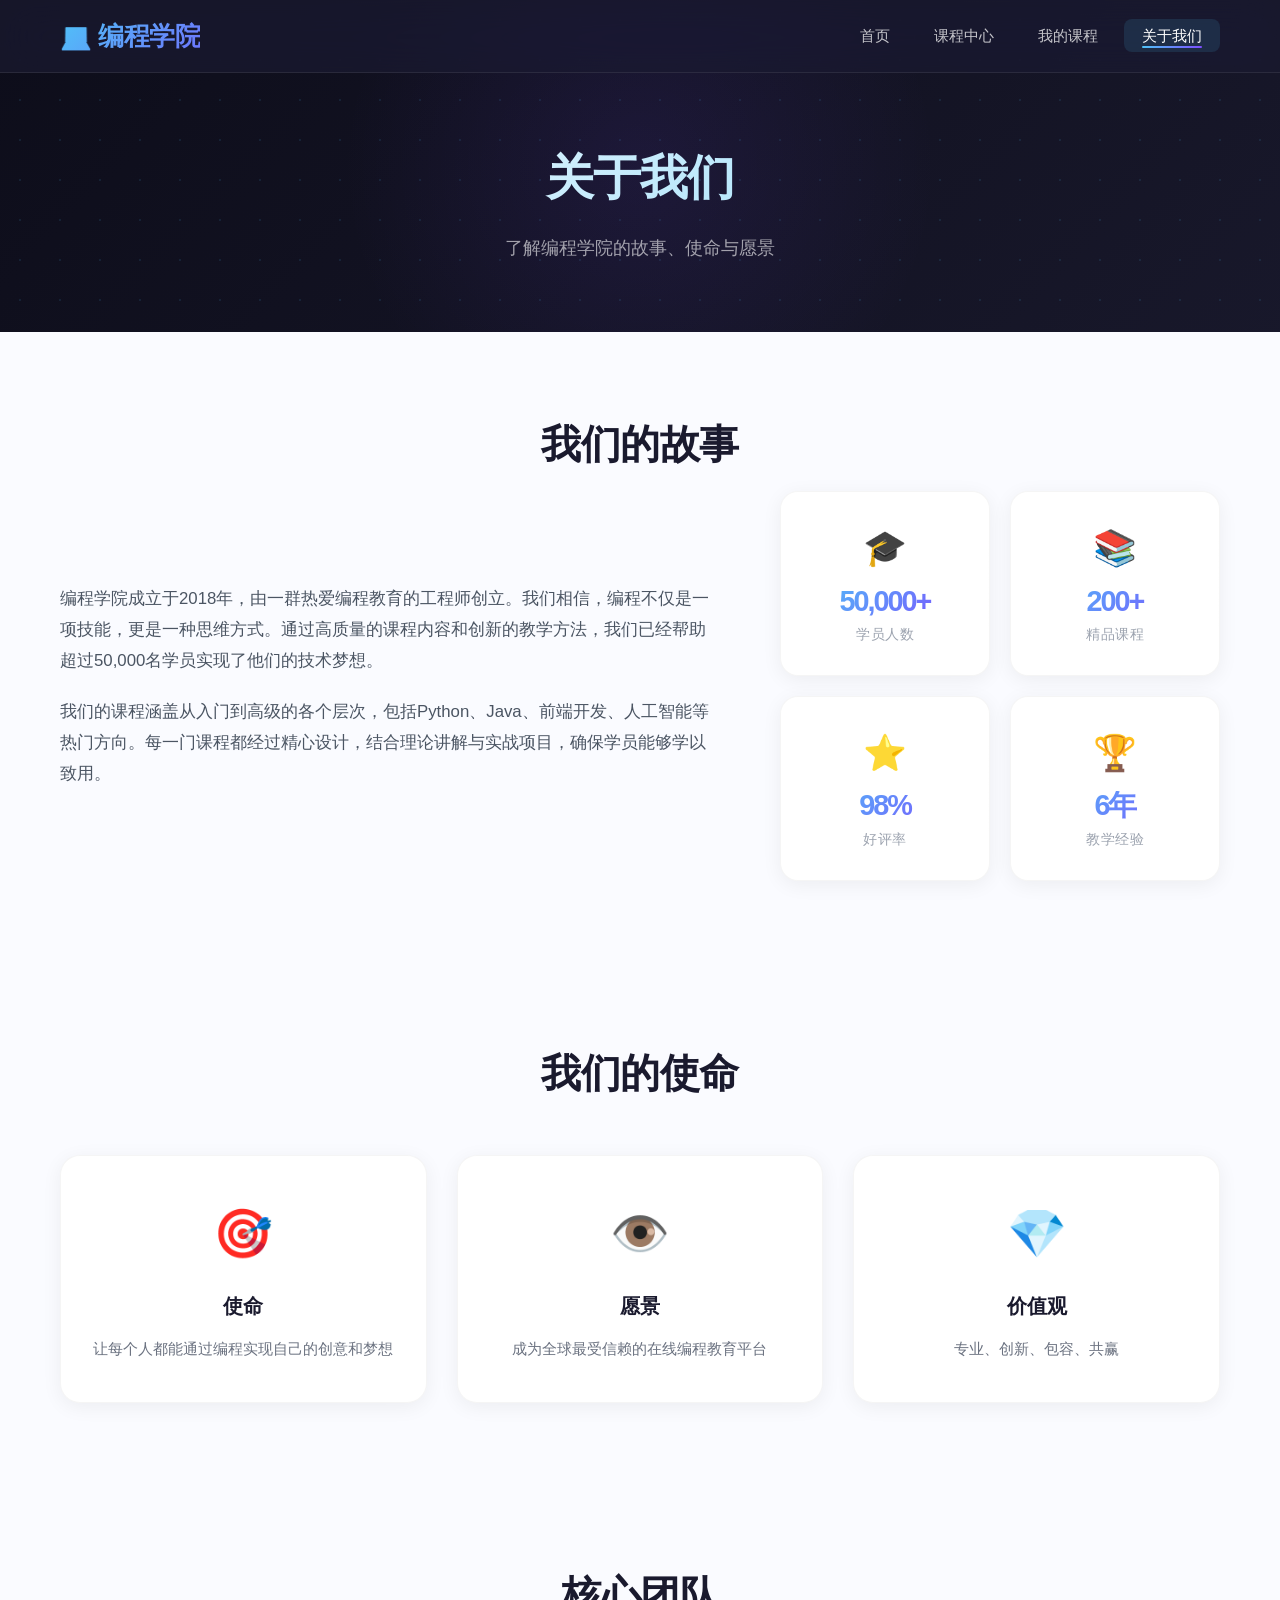
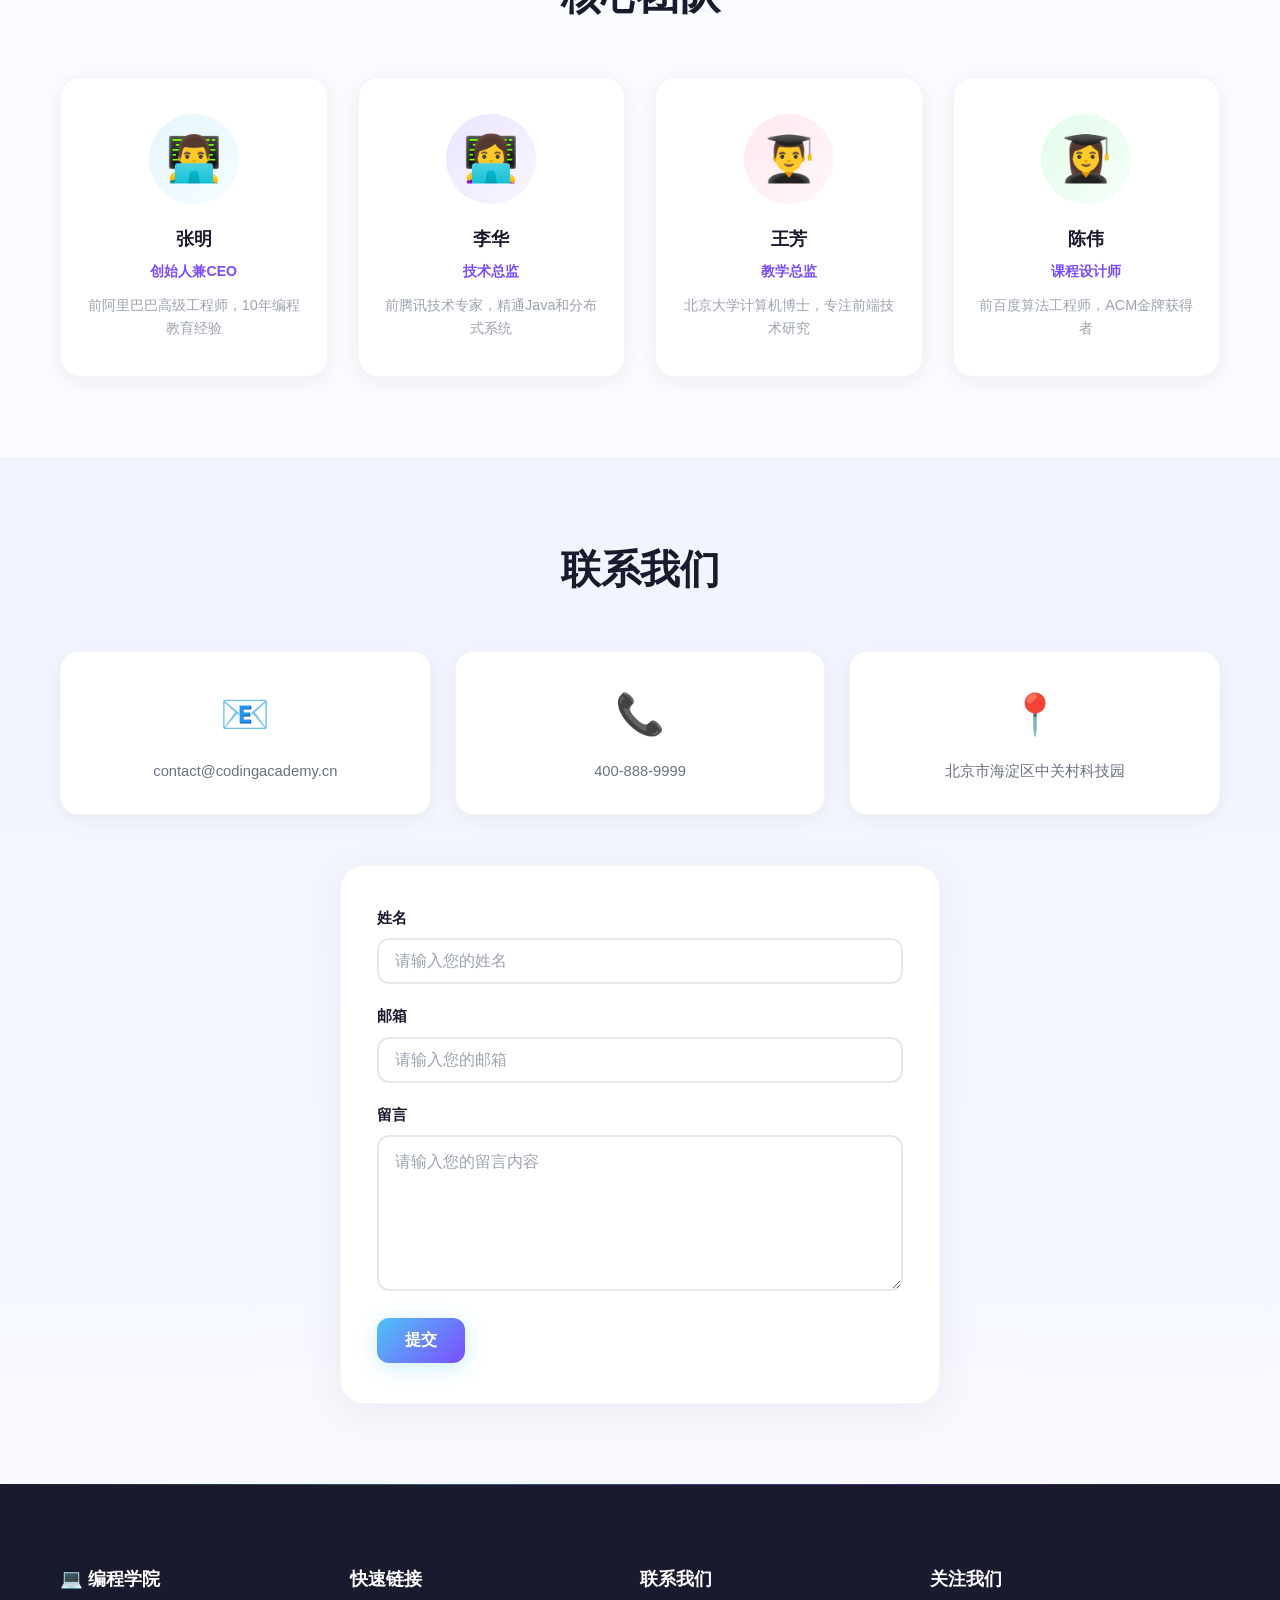
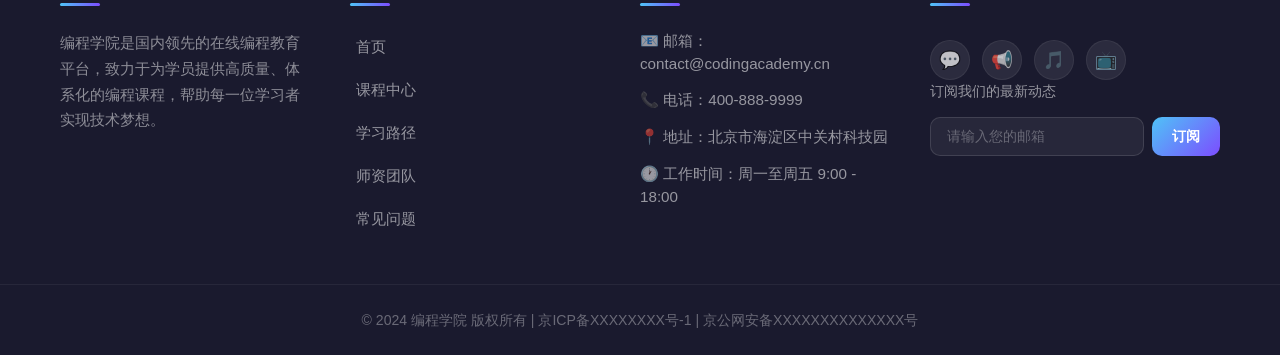
==== about.html @ 3097e920 "main commit" ====
<!doctype html>
<html lang="zh-CN">
    <head>
        <meta charset="UTF-8" />
        <meta name="viewport" content="width=device-width, initial-scale=1.0" />
        <title>关于我们 - 编程学院</title>
        <link rel="stylesheet" href="styles.css" />
    </head>
    <body>
        <!-- 导航栏 -->
        <nav class="navbar">
            <div class="container nav-container">
                <a href="index.html" class="logo">💻 编程学院</a>
                <ul class="nav-links">
                    <li><a href="index.html" class="nav-link">首页</a></li>
                    <li>
                        <a href="courses.html" class="nav-link">课程中心</a>
                    </li>
                    <li>
                        <a href="dashboard.html" class="nav-link">我的课程</a>
                    </li>
                    <li>
                        <a href="about.html" class="nav-link active"
                            >关于我们</a
                        >
                    </li>
                </ul>
                <button class="mobile-menu-btn" aria-label="打开菜单">
                    <span></span>
                    <span></span>
                    <span></span>
                </button>
            </div>
        </nav>

        <!-- 页面头部 -->
        <section class="page-header">
            <div class="container">
                <h1>关于我们</h1>
                <p>了解编程学院的故事、使命与愿景</p>
            </div>
        </section>

        <!-- 我们的故事 -->
        <section class="about-section">
            <div class="container">
                <h2 class="section-title">我们的故事</h2>
                <div class="about-grid">
                    <div class="about-text">
                        <p>
                            编程学院成立于2018年，由一群热爱编程教育的工程师创立。我们相信，编程不仅是一项技能，更是一种思维方式。通过高质量的课程内容和创新的教学方法，我们已经帮助超过50,000名学员实现了他们的技术梦想。
                        </p>
                        <p>
                            我们的课程涵盖从入门到高级的各个层次，包括Python、Java、前端开发、人工智能等热门方向。每一门课程都经过精心设计，结合理论讲解与实战项目，确保学员能够学以致用。
                        </p>
                    </div>
                    <div class="about-stats-decorative">
                        <div class="stat-item">
                            <span class="stat-emoji">🎓</span>
                            <span class="stat-number">50,000+</span>
                            <span class="stat-label">学员人数</span>
                        </div>
                        <div class="stat-item">
                            <span class="stat-emoji">📚</span>
                            <span class="stat-number">200+</span>
                            <span class="stat-label">精品课程</span>
                        </div>
                        <div class="stat-item">
                            <span class="stat-emoji">⭐</span>
                            <span class="stat-number">98%</span>
                            <span class="stat-label">好评率</span>
                        </div>
                        <div class="stat-item">
                            <span class="stat-emoji">🏆</span>
                            <span class="stat-number">6年</span>
                            <span class="stat-label">教学经验</span>
                        </div>
                    </div>
                </div>
            </div>
        </section>

        <!-- 使命、愿景、价值观 -->
        <section class="about-section">
            <div class="container">
                <h2 class="section-title">我们的使命</h2>
                <div class="mission-grid">
                    <div class="mission-card">
                        <span class="mission-icon">🎯</span>
                        <h3>使命</h3>
                        <p>让每个人都能通过编程实现自己的创意和梦想</p>
                    </div>
                    <div class="mission-card">
                        <span class="mission-icon">👁️</span>
                        <h3>愿景</h3>
                        <p>成为全球最受信赖的在线编程教育平台</p>
                    </div>
                    <div class="mission-card">
                        <span class="mission-icon">💎</span>
                        <h3>价值观</h3>
                        <p>专业、创新、包容、共赢</p>
                    </div>
                </div>
            </div>
        </section>

        <!-- 核心团队 -->
        <section class="about-section">
            <div class="container">
                <h2 class="section-title">核心团队</h2>
                <div class="team-grid">
                    <div class="team-card">
                        <div class="team-avatar">
                            <span>👨‍💻</span>
                        </div>
                        <h3 class="team-name">张明</h3>
                        <p class="team-title">创始人兼CEO</p>
                        <p class="team-bio">
                            前阿里巴巴高级工程师，10年编程教育经验
                        </p>
                    </div>
                    <div class="team-card">
                        <div class="team-avatar">
                            <span>👩‍💻</span>
                        </div>
                        <h3 class="team-name">李华</h3>
                        <p class="team-title">技术总监</p>
                        <p class="team-bio">
                            前腾讯技术专家，精通Java和分布式系统
                        </p>
                    </div>
                    <div class="team-card">
                        <div class="team-avatar">
                            <span>👨‍🎓</span>
                        </div>
                        <h3 class="team-name">王芳</h3>
                        <p class="team-title">教学总监</p>
                        <p class="team-bio">
                            北京大学计算机博士，专注前端技术研究
                        </p>
                    </div>
                    <div class="team-card">
                        <div class="team-avatar">
                            <span>👩‍🎓</span>
                        </div>
                        <h3 class="team-name">陈伟</h3>
                        <p class="team-title">课程设计师</p>
                        <p class="team-bio">前百度算法工程师，ACM金牌获得者</p>
                    </div>
                </div>
            </div>
        </section>

        <!-- 联系我们 -->
        <section class="contact-section">
            <div class="container">
                <h2 class="section-title">联系我们</h2>
                <div class="contact-info-grid">
                    <div class="contact-info-card">
                        <span class="contact-icon">📧</span>
                        <p>contact@codingacademy.cn</p>
                    </div>
                    <div class="contact-info-card">
                        <span class="contact-icon">📞</span>
                        <p>400-888-9999</p>
                    </div>
                    <div class="contact-info-card">
                        <span class="contact-icon">📍</span>
                        <p>北京市海淀区中关村科技园</p>
                    </div>
                </div>
                <form class="contact-form">
                    <div class="form-group">
                        <label for="contact-name">姓名</label>
                        <input
                            type="text"
                            id="contact-name"
                            name="name"
                            placeholder="请输入您的姓名"
                            required
                        />
                    </div>
                    <div class="form-group">
                        <label for="contact-email">邮箱</label>
                        <input
                            type="email"
                            id="contact-email"
                            name="email"
                            placeholder="请输入您的邮箱"
                            required
                        />
                    </div>
                    <div class="form-group">
                        <label for="contact-message">留言</label>
                        <textarea
                            id="contact-message"
                            name="message"
                            rows="5"
                            placeholder="请输入您的留言内容"
                            required
                        ></textarea>
                    </div>
                    <button type="submit" class="btn btn-primary">提交</button>
                </form>
            </div>
        </section>

        <!-- 页脚 -->
        <footer class="footer">
            <div class="container footer-grid">
                <div class="footer-col">
                    <h4 class="footer-heading">💻 编程学院</h4>
                    <p class="footer-about">
                        编程学院是国内领先的在线编程教育平台，致力于为学员提供高质量、体系化的编程课程，帮助每一位学习者实现技术梦想。
                    </p>
                </div>

                <div class="footer-col">
                    <h4 class="footer-heading">快速链接</h4>
                    <ul class="footer-links">
                        <li><a href="index.html">首页</a></li>
                        <li><a href="courses.html">课程中心</a></li>
                        <li><a href="#">学习路径</a></li>
                        <li><a href="#">师资团队</a></li>
                        <li><a href="#">常见问题</a></li>
                    </ul>
                </div>

                <div class="footer-col">
                    <h4 class="footer-heading">联系我们</h4>
                    <ul class="footer-contact">
                        <li>📧 邮箱：contact@codingacademy.cn</li>
                        <li>📞 电话：400-888-9999</li>
                        <li>📍 地址：北京市海淀区中关村科技园</li>
                        <li>🕐 工作时间：周一至周五 9:00 - 18:00</li>
                    </ul>
                </div>

                <div class="footer-col">
                    <h4 class="footer-heading">关注我们</h4>
                    <div class="social-links">
                        <a href="#" class="social-link" title="微信">💬</a>
                        <a href="#" class="social-link" title="微博">📢</a>
                        <a href="#" class="social-link" title="抖音">🎵</a>
                        <a href="#" class="social-link" title="哔哩哔哩">📺</a>
                    </div>
                    <p class="footer-newsletter-label">订阅我们的最新动态</p>
                    <div class="newsletter-form">
                        <input
                            type="email"
                            placeholder="请输入您的邮箱"
                            class="newsletter-input"
                        />
                        <button class="btn btn-subscribe">订阅</button>
                    </div>
                </div>
            </div>
            <div class="footer-bottom">
                <div class="container">
                    <p>
                        © 2024 编程学院 版权所有 | 京ICP备XXXXXXXX号-1 |
                        京公网安备XXXXXXXXXXXXXX号
                    </p>
                </div>
            </div>
        </footer>

        <script src="app.js"></script>
    </body>
</html>
---- styles.css ----
/* ============================================
   Chinese Programming Course Enrollment Website
   Modern CSS with Animations & Effects
   ============================================ */

/* === Base Reset & Global Styles === */
*,
*::before,
*::after {
    margin: 0;
    padding: 0;
    box-sizing: border-box;
}

html {
    scroll-behavior: smooth;
    font-size: 16px;
}

body {
    font-family:
        "PingFang SC", "Microsoft YaHei", "Helvetica Neue", Arial, sans-serif;
    color: #2d2d3a;
    background: #fafbff;
    line-height: 1.6;
    overflow-x: hidden;
    -webkit-font-smoothing: antialiased;
    -moz-osx-font-smoothing: grayscale;
}

a {
    text-decoration: none;
    color: inherit;
}

ul {
    list-style: none;
}

img {
    max-width: 100%;
    display: block;
}

/* === Custom Scrollbar === */
::-webkit-scrollbar {
    width: 10px;
}

::-webkit-scrollbar-track {
    background: #1a1a2e;
}

::-webkit-scrollbar-thumb {
    background: linear-gradient(180deg, #4fc3f7, #7c4dff);
    border-radius: 10px;
    border: 2px solid #1a1a2e;
}

::-webkit-scrollbar-thumb:hover {
    background: linear-gradient(180deg, #81d4fa, #9c6fff);
}

/* === Selection Color === */
::selection {
    background: rgba(124, 77, 255, 0.3);
    color: #1a1a2e;
}

::-moz-selection {
    background: rgba(124, 77, 255, 0.3);
    color: #1a1a2e;
}

/* === Keyframe Animations === */
@keyframes float {
    0%,
    100% {
        transform: translateY(0) rotate(0deg);
        opacity: 0.6;
    }
    25% {
        transform: translateY(-30px) rotate(5deg);
        opacity: 0.8;
    }
    50% {
        transform: translateY(-15px) rotate(-3deg);
        opacity: 0.5;
    }
    75% {
        transform: translateY(-40px) rotate(8deg);
        opacity: 0.7;
    }
}

@keyframes float2 {
    0%,
    100% {
        transform: translate(0, 0) scale(1);
    }
    33% {
        transform: translate(30px, -30px) scale(1.05);
    }
    66% {
        transform: translate(-20px, -50px) scale(0.95);
    }
}

@keyframes float3 {
    0%,
    100% {
        transform: translate(0, 0) rotate(0deg);
    }
    50% {
        transform: translate(-40px, -20px) rotate(180deg);
    }
}

@keyframes fadeInUp {
    from {
        opacity: 0;
        transform: translateY(40px);
    }
    to {
        opacity: 1;
        transform: translateY(0);
    }
}

@keyframes pulse {
    0%,
    100% {
        box-shadow: 0 0 0 0 rgba(79, 195, 247, 0.4);
    }
    50% {
        box-shadow: 0 0 0 15px rgba(79, 195, 247, 0);
    }
}

@keyframes gradientShift {
    0% {
        background-position: 0% 50%;
    }
    50% {
        background-position: 100% 50%;
    }
    100% {
        background-position: 0% 50%;
    }
}

@keyframes slideDown {
    from {
        transform: translateY(-100%);
        opacity: 0;
    }
    to {
        transform: translateY(0);
        opacity: 1;
    }
}

@keyframes textGradient {
    0% {
        background-position: 0% 50%;
    }
    50% {
        background-position: 100% 50%;
    }
    100% {
        background-position: 0% 50%;
    }
}

@keyframes scaleIn {
    from {
        opacity: 0;
        transform: scale(0.9);
    }
    to {
        opacity: 1;
        transform: scale(1);
    }
}

@keyframes shimmer {
    0% {
        background-position: -200% center;
    }
    100% {
        background-position: 200% center;
    }
}

@keyframes borderGlow {
    0%,
    100% {
        border-top-color: #4fc3f7;
    }
    33% {
        border-top-color: #7c4dff;
    }
    66% {
        border-top-color: #ff6b6b;
    }
}

@keyframes countUp {
    from {
        opacity: 0;
        transform: scale(0.5);
    }
    to {
        opacity: 1;
        transform: scale(1);
    }
}

@keyframes dotPulse {
    0%,
    100% {
        opacity: 0.15;
    }
    50% {
        opacity: 0.3;
    }
}

/* === Layout === */
.container {
    max-width: 1200px;
    margin: 0 auto;
    padding: 0 20px;
}

.section {
    padding: 100px 0;
}

.section-title {
    text-align: center;
    font-size: 2.5rem;
    font-weight: 800;
    margin-bottom: 15px;
    color: #1a1a2e;
    letter-spacing: -0.5px;
}

.section-subtitle {
    text-align: center;
    color: #6b7280;
    font-size: 1.15rem;
    margin-bottom: 60px;
    max-width: 600px;
    margin-left: auto;
    margin-right: auto;
}

/* === Navbar === */
.navbar {
    position: fixed;
    top: 0;
    left: 0;
    right: 0;
    z-index: 1000;
    background: rgba(26, 26, 46, 0.75);
    backdrop-filter: blur(20px) saturate(180%);
    -webkit-backdrop-filter: blur(20px) saturate(180%);
    border-bottom: 1px solid rgba(255, 255, 255, 0.08);
    padding: 0 20px;
    transition: all 0.4s cubic-bezier(0.4, 0, 0.2, 1);
    animation: slideDown 0.6s ease-out;
}

.navbar.scrolled {
    background: rgba(26, 26, 46, 0.92);
    box-shadow: 0 8px 32px rgba(0, 0, 0, 0.3);
}

.nav-container {
    max-width: 1200px;
    margin: 0 auto;
    display: flex;
    justify-content: space-between;
    align-items: center;
    height: 72px;
}

.logo {
    font-size: 1.6rem;
    font-weight: 800;
    color: #ffffff;
    text-decoration: none;
    background: linear-gradient(135deg, #4fc3f7, #7c4dff, #ff6b9d);
    background-size: 300% 300%;
    -webkit-background-clip: text;
    -webkit-text-fill-color: transparent;
    background-clip: text;
    animation: textGradient 4s ease infinite;
    letter-spacing: -0.5px;
    transition: transform 0.3s ease;
}

.logo:hover {
    transform: scale(1.05);
}

.nav-links {
    display: flex;
    align-items: center;
    gap: 8px;
}

.nav-link {
    color: rgba(255, 255, 255, 0.75);
    text-decoration: none;
    padding: 8px 18px;
    border-radius: 8px;
    font-size: 0.95rem;
    font-weight: 500;
    position: relative;
    transition: all 0.3s ease;
    overflow: hidden;
}

.nav-link::after {
    content: "";
    position: absolute;
    bottom: 4px;
    left: 18px;
    right: 18px;
    height: 2px;
    background: linear-gradient(90deg, #4fc3f7, #7c4dff);
    border-radius: 2px;
    transform: scaleX(0);
    transform-origin: center;
    transition: transform 0.3s cubic-bezier(0.4, 0, 0.2, 1);
}

.nav-link:hover {
    color: #ffffff;
    background: rgba(255, 255, 255, 0.06);
}

.nav-link:hover::after {
    transform: scaleX(1);
}

.nav-link.active {
    color: #ffffff;
    background: rgba(79, 195, 247, 0.12);
}

.nav-link.active::after {
    transform: scaleX(1);
    background: linear-gradient(90deg, #4fc3f7, #7c4dff);
}

.mobile-menu-btn {
    display: none;
    flex-direction: column;
    justify-content: center;
    gap: 5px;
    width: 36px;
    height: 36px;
    background: none;
    border: none;
    cursor: pointer;
    padding: 6px;
    border-radius: 8px;
    transition: background 0.3s ease;
}

.mobile-menu-btn:hover {
    background: rgba(255, 255, 255, 0.1);
}

.mobile-menu-btn span {
    display: block;
    width: 100%;
    height: 2px;
    background: #ffffff;
    border-radius: 2px;
    transition: all 0.3s ease;
}

/* === Hero Section === */
.hero {
    min-height: 100vh;
    display: flex;
    align-items: center;
    justify-content: center;
    position: relative;
    overflow: hidden;
    background: linear-gradient(
        135deg,
        #0d0d1a 0%,
        #1a1a2e 25%,
        #16213e 50%,
        #1a1a3e 75%,
        #0d0d1a 100%
    );
    background-size: 400% 400%;
    animation: gradientShift 15s ease infinite;
}

/* Dot/grid pattern background */
.hero::before {
    content: "";
    position: absolute;
    top: 0;
    left: 0;
    right: 0;
    bottom: 0;
    background-image: radial-gradient(
        circle,
        rgba(79, 195, 247, 0.12) 1px,
        transparent 1px
    );
    background-size: 40px 40px;
    animation: dotPulse 6s ease-in-out infinite;
    z-index: 1;
}

/* Floating particles / shapes */
.hero::after {
    content: "";
    position: absolute;
    top: 10%;
    left: 5%;
    width: 400px;
    height: 400px;
    background: radial-gradient(
        circle,
        rgba(124, 77, 255, 0.15) 0%,
        transparent 70%
    );
    border-radius: 50%;
    animation: float2 12s ease-in-out infinite;
    z-index: 1;
}

.hero .hero-particles {
    position: absolute;
    top: 0;
    left: 0;
    right: 0;
    bottom: 0;
    z-index: 1;
    overflow: hidden;
}

.hero .hero-particle {
    position: absolute;
    border-radius: 50%;
    opacity: 0;
    animation: float 8s ease-in-out infinite;
}

.hero .hero-particle:nth-child(1) {
    width: 6px;
    height: 6px;
    background: #4fc3f7;
    top: 20%;
    left: 15%;
    animation-duration: 7s;
    animation-delay: 0s;
    opacity: 0.6;
}

.hero .hero-particle:nth-child(2) {
    width: 8px;
    height: 8px;
    background: #7c4dff;
    top: 60%;
    left: 80%;
    animation-duration: 9s;
    animation-delay: 1s;
    opacity: 0.5;
}

.hero .hero-particle:nth-child(3) {
    width: 4px;
    height: 4px;
    background: #ff6b9d;
    top: 40%;
    left: 60%;
    animation-duration: 6s;
    animation-delay: 2s;
    opacity: 0.7;
}

.hero .hero-particle:nth-child(4) {
    width: 10px;
    height: 10px;
    background: rgba(79, 195, 247, 0.4);
    top: 80%;
    left: 25%;
    animation-duration: 11s;
    animation-delay: 0.5s;
    opacity: 0.4;
}

.hero .hero-particle:nth-child(5) {
    width: 5px;
    height: 5px;
    background: rgba(124, 77, 255, 0.5);
    top: 15%;
    left: 70%;
    animation-duration: 8s;
    animation-delay: 3s;
    opacity: 0.6;
}

/* Additional floating decorative shapes via pseudo-elements on hero-content */
.hero-content {
    position: relative;
    z-index: 10;
    text-align: center;
    color: #ffffff;
    max-width: 800px;
    padding: 0 20px;
    animation: fadeInUp 1s ease-out 0.3s both;
}

.hero-content::before {
    content: "{ }";
    position: absolute;
    top: -80px;
    right: -120px;
    font-size: 6rem;
    font-weight: 800;
    color: rgba(79, 195, 247, 0.06);
    animation: float3 10s ease-in-out infinite;
    pointer-events: none;
    z-index: -1;
}

.hero-content::after {
    content: "</ >";
    position: absolute;
    bottom: -60px;
    left: -100px;
    font-size: 5rem;
    font-weight: 800;
    color: rgba(124, 77, 255, 0.06);
    animation: float2 12s ease-in-out infinite reverse;
    pointer-events: none;
    z-index: -1;
}

.hero-title {
    font-size: 4rem;
    font-weight: 900;
    line-height: 1.15;
    margin-bottom: 24px;
    letter-spacing: -1.5px;
    background: linear-gradient(
        135deg,
        #ffffff 0%,
        #4fc3f7 30%,
        #7c4dff 60%,
        #ff6b9d 100%
    );
    background-size: 300% 300%;
    -webkit-background-clip: text;
    -webkit-text-fill-color: transparent;
    background-clip: text;
    animation: textGradient 6s ease infinite;
}

.hero-subtitle {
    font-size: 1.3rem;
    color: rgba(255, 255, 255, 0.65);
    margin-bottom: 40px;
    line-height: 1.7;
    font-weight: 400;
    max-width: 600px;
    margin-left: auto;
    margin-right: auto;
}

/* === Buttons === */
.btn {
    display: inline-flex;
    align-items: center;
    justify-content: center;
    gap: 8px;
    padding: 12px 28px;
    border: none;
    border-radius: 12px;
    font-size: 1rem;
    font-weight: 600;
    font-family: inherit;
    cursor: pointer;
    transition: all 0.3s cubic-bezier(0.4, 0, 0.2, 1);
    text-decoration: none;
    position: relative;
    overflow: hidden;
}

.btn::before {
    content: "";
    position: absolute;
    top: 0;
    left: -100%;
    width: 100%;
    height: 100%;
    background: linear-gradient(
        90deg,
        transparent,
        rgba(255, 255, 255, 0.15),
        transparent
    );
    transition: left 0.5s ease;
}

.btn:hover::before {
    left: 100%;
}

.btn-primary {
    background: linear-gradient(135deg, #4fc3f7, #7c4dff);
    color: #ffffff;
    box-shadow: 0 4px 20px rgba(79, 195, 247, 0.3);
}

.btn-primary:hover {
    transform: translateY(-2px) scale(1.03);
    box-shadow:
        0 8px 40px rgba(79, 195, 247, 0.45),
        0 0 60px rgba(124, 77, 255, 0.2);
}

.btn-primary:active {
    transform: translateY(0) scale(0.98);
}

.btn-lg {
    padding: 16px 40px;
    font-size: 1.15rem;
    border-radius: 14px;
    animation: pulse 3s infinite;
}

.btn-lg:hover {
    animation: none;
    transform: translateY(-3px) scale(1.05);
    box-shadow:
        0 12px 50px rgba(79, 195, 247, 0.5),
        0 0 80px rgba(124, 77, 255, 0.25);
}

/* === Course Section === */
.courses-section {
    background: linear-gradient(180deg, #f0f4ff 0%, #f8f9ff 50%, #f0f4ff 100%);
    position: relative;
}

.courses-section::before {
    content: "";
    position: absolute;
    top: 0;
    left: 0;
    right: 0;
    height: 1px;
    background: linear-gradient(
        90deg,
        transparent,
        rgba(79, 195, 247, 0.3),
        rgba(124, 77, 255, 0.3),
        transparent
    );
}

.courses-grid {
    display: grid;
    grid-template-columns: repeat(3, 1fr);
    gap: 30px;
}

.course-card {
    background: #ffffff;
    border-radius: 20px;
    overflow: hidden;
    box-shadow:
        0 4px 20px rgba(0, 0, 0, 0.06),
        0 1px 3px rgba(0, 0, 0, 0.04);
    transition: all 0.4s cubic-bezier(0.4, 0, 0.2, 1);
    border: 1px solid rgba(0, 0, 0, 0.04);
    position: relative;
}

.course-card::before {
    content: "";
    position: absolute;
    top: 0;
    left: 0;
    right: 0;
    height: 3px;
    background: linear-gradient(90deg, #4fc3f7, #7c4dff);
    opacity: 0;
    transition: opacity 0.4s ease;
}

.course-card:hover {
    transform: translateY(-10px) scale(1.02);
    box-shadow:
        0 20px 60px rgba(0, 0, 0, 0.12),
        0 8px 24px rgba(79, 195, 247, 0.08);
}

.course-card:hover::before {
    opacity: 1;
}

/* Staggered animation delays for cards */
.course-card.animate {
    animation: fadeInUp 0.6s ease-out both;
}

.course-card:nth-child(1).animate {
    animation-delay: 0.1s;
}
.course-card:nth-child(2).animate {
    animation-delay: 0.2s;
}
.course-card:nth-child(3).animate {
    animation-delay: 0.3s;
}
.course-card:nth-child(4).animate {
    animation-delay: 0.4s;
}
.course-card:nth-child(5).animate {
    animation-delay: 0.5s;
}
.course-card:nth-child(6).animate {
    animation-delay: 0.6s;
}
.course-card:nth-child(7).animate {
    animation-delay: 0.7s;
}
.course-card:nth-child(8).animate {
    animation-delay: 0.8s;
}
.course-card:nth-child(9).animate {
    animation-delay: 0.9s;
}

.card-header {
    height: 150px;
    display: flex;
    align-items: center;
    justify-content: center;
    position: relative;
    background: linear-gradient(135deg, #f0f4ff 0%, #e8ecff 100%);
    overflow: hidden;
}

.card-header::before {
    content: "";
    position: absolute;
    width: 200px;
    height: 200px;
    background: radial-gradient(
        circle,
        rgba(79, 195, 247, 0.08) 0%,
        transparent 70%
    );
    border-radius: 50%;
    top: -50px;
    right: -50px;
}

.card-header::after {
    content: "";
    position: absolute;
    width: 150px;
    height: 150px;
    background: radial-gradient(
        circle,
        rgba(124, 77, 255, 0.06) 0%,
        transparent 70%
    );
    border-radius: 50%;
    bottom: -40px;
    left: -30px;
}

.course-icon {
    font-size: 60px;
    position: relative;
    z-index: 2;
    filter: drop-shadow(0 4px 8px rgba(0, 0, 0, 0.1));
    transition: transform 0.4s cubic-bezier(0.4, 0, 0.2, 1);
}

.course-card:hover .course-icon {
    transform: scale(1.15) rotate(-5deg);
}

.difficulty-tag {
    position: absolute;
    top: 12px;
    right: 12px;
    padding: 4px 14px;
    border-radius: 20px;
    font-size: 0.75rem;
    font-weight: 700;
    color: #ffffff;
    z-index: 3;
    letter-spacing: 0.5px;
    text-transform: uppercase;
    box-shadow: 0 2px 8px rgba(0, 0, 0, 0.15);
}

.tag-beginner {
    background: linear-gradient(135deg, #43e97b, #38f9d7);
    color: #064e3b;
}

.tag-intermediate {
    background: linear-gradient(135deg, #f6d365, #fda085);
    color: #7c2d12;
}

.tag-advanced {
    background: linear-gradient(135deg, #f093fb, #f5576c);
    color: #ffffff;
}

.card-body {
    padding: 24px;
}

.course-title {
    font-size: 1.15rem;
    font-weight: 700;
    color: #1a1a2e;
    margin-bottom: 8px;
    line-height: 1.4;
    transition: color 0.3s ease;
}

.course-card:hover .course-title {
    color: #7c4dff;
}

.course-instructor {
    color: #9ca3af;
    font-size: 0.9rem;
    margin-bottom: 14px;
    display: flex;
    align-items: center;
    gap: 6px;
}

.course-rating {
    display: flex;
    align-items: center;
    gap: 8px;
    margin-bottom: 8px;
}

.stars {
    color: #fbbf24;
    font-size: 0.95rem;
    letter-spacing: 2px;
}

.rating-number {
    font-size: 0.85rem;
    color: #9ca3af;
    font-weight: 500;
}

.course-enrolled {
    font-size: 0.85rem;
    color: #9ca3af;
    margin-bottom: 0;
}

.card-footer {
    display: flex;
    justify-content: space-between;
    align-items: center;
    padding: 18px 24px;
    border-top: 1px solid rgba(0, 0, 0, 0.05);
    background: rgba(248, 249, 255, 0.5);
}

.course-price {
    font-size: 1.4rem;
    font-weight: 800;
    color: #f43f5e;
    letter-spacing: -0.5px;
}

.course-price .original-price {
    font-size: 0.85rem;
    color: #9ca3af;
    text-decoration: line-through;
    font-weight: 400;
    margin-left: 6px;
}

.btn-enroll {
    display: inline-flex;
    align-items: center;
    gap: 6px;
    padding: 10px 24px;
    background: linear-gradient(135deg, #4fc3f7, #7c4dff);
    color: #ffffff;
    border: none;
    border-radius: 10px;
    font-size: 0.9rem;
    font-weight: 600;
    font-family: inherit;
    cursor: pointer;
    transition: all 0.3s cubic-bezier(0.4, 0, 0.2, 1);
    position: relative;
    overflow: hidden;
}

.btn-enroll::before {
    content: "";
    position: absolute;
    top: 0;
    left: -100%;
    width: 100%;
    height: 100%;
    background: linear-gradient(
        90deg,
        transparent,
        rgba(255, 255, 255, 0.2),
        transparent
    );
    transition: left 0.5s ease;
}

.btn-enroll:hover {
    transform: translateY(-2px);
    box-shadow:
        0 6px 25px rgba(124, 77, 255, 0.4),
        0 0 40px rgba(79, 195, 247, 0.15);
}

.btn-enroll:hover::before {
    left: 100%;
}

.btn-enroll:active {
    transform: translateY(0);
}

/* === Features Section === */
.features-section {
    background: #ffffff;
    position: relative;
}

.features-grid {
    display: grid;
    grid-template-columns: repeat(4, 1fr);
    gap: 28px;
}

.feature-card {
    text-align: center;
    padding: 40px 24px;
    border-radius: 20px;
    background: #ffffff;
    border: 1px solid rgba(0, 0, 0, 0.04);
    transition: all 0.4s cubic-bezier(0.4, 0, 0.2, 1);
    position: relative;
    overflow: hidden;
}

.feature-card::before {
    content: "";
    position: absolute;
    top: 0;
    left: 0;
    right: 0;
    height: 4px;
    background: linear-gradient(90deg, #4fc3f7, #7c4dff);
    transform: scaleX(0);
    transform-origin: left;
    transition: transform 0.4s cubic-bezier(0.4, 0, 0.2, 1);
    border-radius: 4px 4px 0 0;
}

.feature-card::after {
    content: "";
    position: absolute;
    top: 0;
    left: 0;
    right: 0;
    bottom: 0;
    background: linear-gradient(
        135deg,
        rgba(79, 195, 247, 0.03),
        rgba(124, 77, 255, 0.03)
    );
    opacity: 0;
    transition: opacity 0.4s ease;
    pointer-events: none;
}

.feature-card:hover {
    transform: translateY(-8px);
    box-shadow:
        0 20px 50px rgba(0, 0, 0, 0.08),
        0 8px 20px rgba(79, 195, 247, 0.06);
    border-color: rgba(79, 195, 247, 0.15);
}

.feature-card:hover::before {
    transform: scaleX(1);
}

.feature-card:hover::after {
    opacity: 1;
}

/* Staggered animation for feature cards */
.feature-card.animate {
    animation: fadeInUp 0.6s ease-out both;
}

.feature-card:nth-child(1).animate {
    animation-delay: 0.1s;
}
.feature-card:nth-child(2).animate {
    animation-delay: 0.2s;
}
.feature-card:nth-child(3).animate {
    animation-delay: 0.3s;
}
.feature-card:nth-child(4).animate {
    animation-delay: 0.4s;
}

.feature-icon {
    font-size: 50px;
    margin-bottom: 20px;
    display: inline-block;
    transition: transform 0.4s cubic-bezier(0.4, 0, 0.2, 1);
    position: relative;
    z-index: 1;
}

.feature-card:hover .feature-icon {
    transform: scale(1.2) translateY(-4px);
}

.feature-title {
    font-size: 1.15rem;
    font-weight: 700;
    color: #1a1a2e;
    margin-bottom: 12px;
    position: relative;
    z-index: 1;
}

.feature-desc {
    color: #6b7280;
    font-size: 0.95rem;
    line-height: 1.65;
    position: relative;
    z-index: 1;
}

/* === Stats Section === */
.stats-section {
    background: linear-gradient(
        135deg,
        #1a1a2e 0%,
        #16213e 40%,
        #1a1a3e 70%,
        #0d0d1a 100%
    );
    background-size: 400% 400%;
    animation: gradientShift 20s ease infinite;
    color: #ffffff;
    position: relative;
    overflow: hidden;
}

.stats-section::before {
    content: "";
    position: absolute;
    top: 0;
    left: 0;
    right: 0;
    bottom: 0;
    background-image: radial-gradient(
        circle,
        rgba(79, 195, 247, 0.08) 1px,
        transparent 1px
    );
    background-size: 50px 50px;
    pointer-events: none;
}

.stats-section::after {
    content: "";
    position: absolute;
    top: 50%;
    left: 50%;
    transform: translate(-50%, -50%);
    width: 600px;
    height: 600px;
    background: radial-gradient(
        circle,
        rgba(124, 77, 255, 0.08) 0%,
        transparent 70%
    );
    border-radius: 50%;
    pointer-events: none;
}

.stats-grid {
    display: grid;
    grid-template-columns: repeat(4, 1fr);
    gap: 40px;
    position: relative;
    z-index: 2;
}

.stat-item {
    text-align: center;
    position: relative;
    padding: 20px;
}

.stat-item::after {
    content: "";
    position: absolute;
    right: 0;
    top: 25%;
    height: 50%;
    width: 1px;
    background: linear-gradient(
        180deg,
        transparent,
        rgba(255, 255, 255, 0.15),
        transparent
    );
}

.stat-item:last-child::after {
    display: none;
}

.stat-number {
    font-size: 3.5rem;
    font-weight: 900;
    letter-spacing: -2px;
    line-height: 1;
    margin-bottom: 10px;
    background: linear-gradient(135deg, #4fc3f7, #7c4dff, #ff6b9d);
    -webkit-background-clip: text;
    -webkit-text-fill-color: transparent;
    background-clip: text;
}

.stat-item.animate .stat-number {
    animation: countUp 0.8s ease-out both;
}

.stat-item:nth-child(1).animate .stat-number {
    animation-delay: 0.1s;
}
.stat-item:nth-child(2).animate .stat-number {
    animation-delay: 0.25s;
}
.stat-item:nth-child(3).animate .stat-number {
    animation-delay: 0.4s;
}
.stat-item:nth-child(4).animate .stat-number {
    animation-delay: 0.55s;
}

.stat-label {
    font-size: 1rem;
    color: rgba(255, 255, 255, 0.6);
    font-weight: 500;
    letter-spacing: 0.5px;
}

/* === Footer === */
.footer {
    background: #1a1a2e;
    color: rgba(255, 255, 255, 0.7);
    padding-top: 80px;
    position: relative;
    overflow: hidden;
}

.footer::before {
    content: "";
    position: absolute;
    top: 0;
    left: 0;
    right: 0;
    height: 1px;
    background: linear-gradient(
        90deg,
        transparent,
        rgba(79, 195, 247, 0.4),
        rgba(124, 77, 255, 0.4),
        transparent
    );
}

.footer-grid {
    display: grid;
    grid-template-columns: repeat(4, 1fr);
    gap: 40px;
    padding-bottom: 50px;
}

.footer-col {
    display: flex;
    flex-direction: column;
}

.footer-heading {
    color: #ffffff;
    font-size: 1.15rem;
    font-weight: 700;
    margin-bottom: 24px;
    position: relative;
    padding-bottom: 12px;
}

.footer-heading::after {
    content: "";
    position: absolute;
    bottom: 0;
    left: 0;
    width: 40px;
    height: 3px;
    background: linear-gradient(90deg, #4fc3f7, #7c4dff);
    border-radius: 3px;
}

.footer-about {
    color: rgba(255, 255, 255, 0.5);
    font-size: 0.95rem;
    line-height: 1.7;
}

.footer-links {
    display: flex;
    flex-direction: column;
    gap: 12px;
}

.footer-links li a {
    color: rgba(255, 255, 255, 0.55);
    font-size: 0.95rem;
    transition: all 0.3s ease;
    display: inline-flex;
    align-items: center;
    gap: 6px;
    padding: 2px 0;
}

.footer-links li a:hover {
    color: #ffffff;
    transform: translateX(6px);
}

.footer-links li a::before {
    content: "";
    width: 0;
    height: 2px;
    background: #4fc3f7;
    transition: width 0.3s ease;
    border-radius: 2px;
}

.footer-links li a:hover::before {
    width: 12px;
}

.footer-contact {
    display: flex;
    flex-direction: column;
    gap: 14px;
}

.footer-contact li {
    color: rgba(255, 255, 255, 0.55);
    font-size: 0.95rem;
    display: flex;
    align-items: center;
    gap: 10px;
    line-height: 1.5;
}

.social-links {
    display: flex;
    gap: 12px;
    margin-top: 10px;
}

.social-link {
    width: 40px;
    height: 40px;
    border-radius: 50%;
    background: rgba(255, 255, 255, 0.08);
    display: flex;
    align-items: center;
    justify-content: center;
    font-size: 1.1rem;
    color: rgba(255, 255, 255, 0.7);
    transition: all 0.3s cubic-bezier(0.4, 0, 0.2, 1);
    border: 1px solid rgba(255, 255, 255, 0.06);
    text-decoration: none;
}

.social-link:hover {
    background: linear-gradient(135deg, #4fc3f7, #7c4dff);
    color: #ffffff;
    transform: translateY(-4px) scale(1.1);
    box-shadow: 0 8px 25px rgba(124, 77, 255, 0.3);
    border-color: transparent;
}

.footer-newsletter-label {
    font-size: 0.9rem;
    color: rgba(255, 255, 255, 0.55);
    margin-bottom: 14px;
    line-height: 1.6;
}

.newsletter-form {
    display: flex;
    gap: 8px;
}

.newsletter-input {
    flex: 1;
    padding: 10px 16px;
    background: rgba(255, 255, 255, 0.06);
    border: 1px solid rgba(255, 255, 255, 0.12);
    border-radius: 10px;
    color: #ffffff;
    font-size: 0.9rem;
    font-family: inherit;
    transition: all 0.3s ease;
    outline: none;
}

.newsletter-input::placeholder {
    color: rgba(255, 255, 255, 0.3);
}

.newsletter-input:focus {
    border-color: #4fc3f7;
    background: rgba(79, 195, 247, 0.06);
    box-shadow: 0 0 0 3px rgba(79, 195, 247, 0.1);
}

.btn-subscribe {
    padding: 10px 20px;
    background: linear-gradient(135deg, #4fc3f7, #7c4dff);
    color: #ffffff;
    border: none;
    border-radius: 10px;
    font-size: 0.9rem;
    font-weight: 600;
    font-family: inherit;
    cursor: pointer;
    transition: all 0.3s ease;
    white-space: nowrap;
}

.btn-subscribe:hover {
    transform: translateY(-2px);
    box-shadow: 0 6px 20px rgba(79, 195, 247, 0.3);
}

.footer-bottom {
    border-top: 1px solid rgba(255, 255, 255, 0.06);
    text-align: center;
    padding: 24px 0;
    font-size: 0.88rem;
    color: rgba(255, 255, 255, 0.35);
}

.footer-bottom a {
    color: rgba(255, 255, 255, 0.5);
    transition: color 0.3s ease;
}

.footer-bottom a:hover {
    color: #4fc3f7;
}

/* === Modal === */
.modal-overlay {
    position: fixed;
    top: 0;
    left: 0;
    right: 0;
    bottom: 0;
    background: rgba(0, 0, 0, 0.6);
    backdrop-filter: blur(8px);
    -webkit-backdrop-filter: blur(8px);
    z-index: 2000;
    display: flex;
    align-items: center;
    justify-content: center;
    opacity: 0;
    visibility: hidden;
    transition: all 0.4s cubic-bezier(0.4, 0, 0.2, 1);
    padding: 20px;
}

.modal-overlay.active {
    opacity: 1;
    visibility: visible;
}

.modal {
    background: #ffffff;
    max-width: 500px;
    width: 100%;
    border-radius: 24px;
    padding: 0;
    position: relative;
    transform: scale(0.9) translateY(20px);
    transition: all 0.4s cubic-bezier(0.4, 0, 0.2, 1);
    box-shadow:
        0 25px 80px rgba(0, 0, 0, 0.25),
        0 10px 30px rgba(0, 0, 0, 0.15);
    overflow: hidden;
    max-height: 90vh;
    overflow-y: auto;
}

.modal-overlay.active .modal {
    transform: scale(1) translateY(0);
}

.modal::before {
    content: "";
    position: absolute;
    top: 0;
    left: 0;
    right: 0;
    height: 4px;
    background: linear-gradient(90deg, #4fc3f7, #7c4dff, #ff6b9d);
}

.modal-header {
    display: flex;
    justify-content: space-between;
    align-items: center;
    padding: 28px 32px 0;
}

.modal-header h2,
.modal-header .modal-title {
    font-size: 1.5rem;
    font-weight: 800;
    color: #1a1a2e;
}

.modal-close {
    width: 36px;
    height: 36px;
    display: flex;
    align-items: center;
    justify-content: center;
    border: none;
    background: rgba(0, 0, 0, 0.04);
    border-radius: 50%;
    font-size: 1.4rem;
    cursor: pointer;
    color: #6b7280;
    transition: all 0.3s ease;
    line-height: 1;
}

.modal-close:hover {
    background: rgba(244, 63, 94, 0.1);
    color: #f43f5e;
    transform: rotate(90deg);
}

.modal-body {
    padding: 28px 32px 32px;
}

.form-group {
    margin-bottom: 20px;
}

.form-group label {
    display: block;
    font-weight: 600;
    color: #1a1a2e;
    margin-bottom: 8px;
    font-size: 0.95rem;
}

.form-group input,
.form-group select {
    width: 100%;
    padding: 12px 16px;
    border: 2px solid #e5e7eb;
    border-radius: 12px;
    font-size: 1rem;
    font-family: inherit;
    color: #1a1a2e;
    background: #ffffff;
    transition: all 0.3s cubic-bezier(0.4, 0, 0.2, 1);
    outline: none;
    appearance: none;
    -webkit-appearance: none;
}

.form-group input::placeholder {
    color: #9ca3af;
}

.form-group input:focus,
.form-group select:focus {
    border-color: #4fc3f7;
    box-shadow: 0 0 0 4px rgba(79, 195, 247, 0.12);
}

.form-group select {
    background-image: url("data:image/svg+xml,%3Csvg xmlns='http://www.w3.org/2000/svg' width='12' height='12' viewBox='0 0 12 12'%3E%3Cpath fill='%236b7280' d='M6 8L1 3h10z'/%3E%3C/svg%3E");
    background-repeat: no-repeat;
    background-position: right 14px center;
    padding-right: 40px;
}

.btn-submit {
    width: 100%;
    padding: 14px 28px;
    background: linear-gradient(135deg, #4fc3f7, #7c4dff);
    color: #ffffff;
    border: none;
    border-radius: 12px;
    font-size: 1.1rem;
    font-weight: 700;
    font-family: inherit;
    cursor: pointer;
    transition: all 0.3s cubic-bezier(0.4, 0, 0.2, 1);
    position: relative;
    overflow: hidden;
    margin-top: 8px;
}

.btn-submit::before {
    content: "";
    position: absolute;
    top: 0;
    left: -100%;
    width: 100%;
    height: 100%;
    background: linear-gradient(
        90deg,
        transparent,
        rgba(255, 255, 255, 0.2),
        transparent
    );
    transition: left 0.5s ease;
}

.btn-submit:hover {
    transform: translateY(-2px);
    box-shadow: 0 8px 30px rgba(124, 77, 255, 0.4);
}

.btn-submit:hover::before {
    left: 100%;
}

.btn-submit:active {
    transform: translateY(0);
}

.modal-success {
    display: none;
    text-align: center;
    padding: 40px 20px;
    animation: scaleIn 0.5s ease-out;
}

.modal-success.show {
    display: block;
}

.modal-success .checkmark {
    font-size: 4rem;
    margin-bottom: 16px;
    display: block;
}

.modal-success h3 {
    font-size: 1.4rem;
    font-weight: 700;
    color: #1a1a2e;
    margin-bottom: 10px;
}

.modal-success p {
    color: #6b7280;
    font-size: 1rem;
}

/* === Animate Class (for scroll reveal) === */
.animate {
    animation: fadeInUp 0.6s ease-out both;
}

/* === Responsive Design === */

/* Tablet: 768px - 1024px */
@media (max-width: 1024px) {
    .section {
        padding: 80px 0;
    }

    .section-title {
        font-size: 2rem;
    }

    .hero-title {
        font-size: 3rem;
    }

    .hero-subtitle {
        font-size: 1.1rem;
    }

    .courses-grid {
        grid-template-columns: repeat(2, 1fr);
        gap: 24px;
    }

    .features-grid {
        grid-template-columns: repeat(2, 1fr);
        gap: 24px;
    }

    .stats-grid {
        grid-template-columns: repeat(2, 1fr);
        gap: 30px;
    }

    .stat-item:nth-child(2)::after {
        display: none;
    }

    .stat-number {
        font-size: 2.8rem;
    }

    .footer-grid {
        grid-template-columns: repeat(2, 1fr);
        gap: 36px;
    }
}

/* Mobile: < 768px */
@media (max-width: 768px) {
    .section {
        padding: 60px 0;
    }

    .section-title {
        font-size: 1.75rem;
    }

    .section-subtitle {
        font-size: 1rem;
        margin-bottom: 40px;
    }

    /* Mobile Navbar */
    .mobile-menu-btn {
        display: flex;
    }

    .nav-links {
        position: fixed;
        top: 72px;
        left: 0;
        right: 0;
        bottom: 0;
        background: rgba(26, 26, 46, 0.97);
        backdrop-filter: blur(20px);
        -webkit-backdrop-filter: blur(20px);
        flex-direction: column;
        align-items: center;
        justify-content: center;
        gap: 8px;
        opacity: 0;
        visibility: hidden;
        transform: translateY(-20px);
        transition: all 0.4s cubic-bezier(0.4, 0, 0.2, 1);
    }

    .nav-links.active {
        opacity: 1;
        visibility: visible;
        transform: translateY(0);
    }

    .nav-link {
        font-size: 1.2rem;
        padding: 14px 30px;
    }

    /* Mobile Hero */
    .hero {
        min-height: 100vh;
        padding: 100px 0 60px;
    }

    .hero-title {
        font-size: 2.2rem;
        letter-spacing: -1px;
    }

    .hero-subtitle {
        font-size: 1rem;
        margin-bottom: 32px;
    }

    .hero-content::before,
    .hero-content::after {
        display: none;
    }

    .btn-lg {
        padding: 14px 32px;
        font-size: 1rem;
    }

    /* Mobile Grids */
    .courses-grid {
        grid-template-columns: 1fr;
        gap: 20px;
    }

    .features-grid {
        grid-template-columns: 1fr;
        gap: 16px;
    }

    .feature-card {
        padding: 30px 24px;
    }

    .stats-grid {
        grid-template-columns: repeat(2, 1fr);
        gap: 20px;
    }

    .stat-item::after {
        display: none;
    }

    .stat-number {
        font-size: 2.2rem;
    }

    .stat-label {
        font-size: 0.88rem;
    }

    /* Mobile Footer */
    .footer {
        padding-top: 60px;
    }

    .footer-grid {
        grid-template-columns: 1fr;
        gap: 32px;
    }

    .footer-heading::after {
        left: 50%;
        transform: translateX(-50%);
    }

    .footer-col {
        text-align: center;
        align-items: center;
    }

    .footer-links li a {
        justify-content: center;
    }

    .footer-contact li {
        justify-content: center;
    }

    .social-links {
        justify-content: center;
    }

    .newsletter-form {
        flex-direction: column;
    }

    .newsletter-input {
        width: 100%;
    }

    /* Mobile Modal */
    .modal {
        max-width: 100%;
        border-radius: 20px 20px 0 0;
        margin-top: auto;
        max-height: 85vh;
    }

    .modal-header {
        padding: 24px 24px 0;
    }

    .modal-body {
        padding: 24px;
    }
}

/* Small Mobile: < 480px */
@media (max-width: 480px) {
    .hero-title {
        font-size: 1.8rem;
    }

    .hero-subtitle {
        font-size: 0.95rem;
    }

    .container {
        padding: 0 16px;
    }

    .stats-grid {
        grid-template-columns: 1fr 1fr;
        gap: 16px;
    }

    .stat-number {
        font-size: 2rem;
    }

    .card-footer {
        flex-direction: column;
        gap: 12px;
        align-items: stretch;
    }

    .btn-enroll {
        justify-content: center;
    }

    .course-price {
        text-align: center;
    }
}

/* === Utility: Reduced Motion === */
@media (prefers-reduced-motion: reduce) {
    *,
    *::before,
    *::after {
        animation-duration: 0.01ms !important;
        animation-iteration-count: 1 !important;
        transition-duration: 0.01ms !important;
        scroll-behavior: auto !important;
    }
}

/* === Utility: Hidden / Visible helpers === */
.hidden {
    display: none !important;
}

.sr-only {
    position: absolute;
    width: 1px;
    height: 1px;
    padding: 0;
    margin: -1px;
    overflow: hidden;
    clip: rect(0, 0, 0, 0);
    border: 0;
}

/* ============================================
   Page Header (courses, dashboard, about)
   ============================================ */
.page-header {
    background: linear-gradient(
        135deg,
        #0d0d1a 0%,
        #1a1a2e 30%,
        #16213e 60%,
        #1a1a3e 100%
    );
    background-size: 400% 400%;
    animation: gradientShift 15s ease infinite;
    padding: 140px 0 70px;
    text-align: center;
    color: #ffffff;
    position: relative;
    overflow: hidden;
}

.page-header::before {
    content: "";
    position: absolute;
    top: 0;
    left: 0;
    right: 0;
    bottom: 0;
    background-image: radial-gradient(
        circle,
        rgba(79, 195, 247, 0.1) 1px,
        transparent 1px
    );
    background-size: 40px 40px;
    animation: dotPulse 6s ease-in-out infinite;
    pointer-events: none;
}

.page-header::after {
    content: "";
    position: absolute;
    top: 50%;
    left: 50%;
    transform: translate(-50%, -50%);
    width: 600px;
    height: 600px;
    background: radial-gradient(
        circle,
        rgba(124, 77, 255, 0.1) 0%,
        transparent 70%
    );
    border-radius: 50%;
    pointer-events: none;
}

.page-header h1 {
    font-size: 3rem;
    font-weight: 900;
    margin-bottom: 16px;
    position: relative;
    z-index: 2;
    background: linear-gradient(135deg, #ffffff 0%, #4fc3f7 50%, #7c4dff 100%);
    background-size: 300% 300%;
    -webkit-background-clip: text;
    -webkit-text-fill-color: transparent;
    background-clip: text;
    animation: textGradient 6s ease infinite;
    letter-spacing: -1px;
}

.page-header p {
    font-size: 1.15rem;
    color: rgba(255, 255, 255, 0.6);
    position: relative;
    z-index: 2;
    max-width: 600px;
    margin: 0 auto;
}

/* ============================================
   Filter Bar (courses page)
   ============================================ */
.filter-bar {
    background: #ffffff;
    border-bottom: 1px solid rgba(0, 0, 0, 0.06);
    padding: 20px 0;
    position: sticky;
    top: 72px;
    z-index: 100;
    box-shadow: 0 4px 20px rgba(0, 0, 0, 0.04);
    backdrop-filter: blur(10px);
    -webkit-backdrop-filter: blur(10px);
}

.filter-bar .container {
    display: flex;
    gap: 14px;
    align-items: center;
    flex-wrap: wrap;
}

.search-input {
    flex: 1;
    min-width: 200px;
    padding: 12px 20px;
    border: 2px solid #e5e7eb;
    border-radius: 12px;
    font-size: 0.95rem;
    font-family: inherit;
    color: #1a1a2e;
    background: #fafbff;
    transition: all 0.3s cubic-bezier(0.4, 0, 0.2, 1);
    outline: none;
}

.search-input::placeholder {
    color: #9ca3af;
}

.search-input:focus {
    border-color: #4fc3f7;
    box-shadow: 0 0 0 4px rgba(79, 195, 247, 0.12);
    background: #ffffff;
}

.filter-select {
    padding: 12px 40px 12px 16px;
    border: 2px solid #e5e7eb;
    border-radius: 12px;
    font-size: 0.95rem;
    font-family: inherit;
    color: #1a1a2e;
    background: #fafbff;
    appearance: none;
    -webkit-appearance: none;
    background-image: url("data:image/svg+xml,%3Csvg xmlns='http://www.w3.org/2000/svg' width='12' height='12' viewBox='0 0 12 12'%3E%3Cpath fill='%236b7280' d='M6 8L1 3h10z'/%3E%3C/svg%3E");
    background-repeat: no-repeat;
    background-position: right 14px center;
    cursor: pointer;
    transition: all 0.3s cubic-bezier(0.4, 0, 0.2, 1);
    outline: none;
}

.filter-select:focus {
    border-color: #4fc3f7;
    box-shadow: 0 0 0 4px rgba(79, 195, 247, 0.12);
    background-color: #ffffff;
}

.filter-select:hover {
    border-color: #c0c6d0;
}

/* ============================================
   Pagination (courses page)
   ============================================ */
.pagination {
    display: flex;
    justify-content: center;
    align-items: center;
    gap: 8px;
    padding: 50px 0 20px;
}

.pagination button,
.pagination .page-btn {
    padding: 10px 18px;
    border: 2px solid #e5e7eb;
    border-radius: 10px;
    background: #ffffff;
    color: #1a1a2e;
    font-size: 0.95rem;
    font-family: inherit;
    font-weight: 500;
    cursor: pointer;
    transition: all 0.3s cubic-bezier(0.4, 0, 0.2, 1);
}

.pagination button:hover:not(:disabled):not(.active),
.pagination .page-btn:hover:not(:disabled):not(.active) {
    border-color: #4fc3f7;
    color: #4fc3f7;
    background: rgba(79, 195, 247, 0.04);
    transform: translateY(-2px);
    box-shadow: 0 4px 12px rgba(79, 195, 247, 0.15);
}

.pagination button.active,
.pagination .page-btn.active {
    background: linear-gradient(135deg, #4fc3f7, #7c4dff);
    color: #ffffff;
    border-color: transparent;
    box-shadow: 0 4px 16px rgba(124, 77, 255, 0.3);
}

.pagination button:disabled,
.pagination .page-btn:disabled {
    opacity: 0.4;
    cursor: not-allowed;
}

/* ============================================
   Dashboard Section
   ============================================ */
.dashboard-section {
    padding: 60px 0 100px;
    min-height: 60vh;
}

.dashboard-stats {
    display: grid;
    grid-template-columns: repeat(4, 1fr);
    gap: 24px;
    margin-bottom: 50px;
}

.dash-stat-card {
    background: #ffffff;
    border-radius: 20px;
    padding: 28px 24px;
    display: flex;
    align-items: center;
    gap: 18px;
    box-shadow:
        0 4px 20px rgba(0, 0, 0, 0.06),
        0 1px 3px rgba(0, 0, 0, 0.04);
    border: 1px solid rgba(0, 0, 0, 0.04);
    transition: all 0.4s cubic-bezier(0.4, 0, 0.2, 1);
    position: relative;
    overflow: hidden;
}

.dash-stat-card::before {
    content: "";
    position: absolute;
    top: 0;
    left: 0;
    right: 0;
    height: 3px;
    background: linear-gradient(90deg, #4fc3f7, #7c4dff);
    opacity: 0;
    transition: opacity 0.4s ease;
}

.dash-stat-card:hover {
    transform: translateY(-6px);
    box-shadow:
        0 16px 40px rgba(0, 0, 0, 0.1),
        0 6px 16px rgba(79, 195, 247, 0.06);
}

.dash-stat-card:hover::before {
    opacity: 1;
}

.dash-stat-card:nth-child(1) {
    border-left: 4px solid #4fc3f7;
}
.dash-stat-card:nth-child(2) {
    border-left: 4px solid #7c4dff;
}
.dash-stat-card:nth-child(3) {
    border-left: 4px solid #43e97b;
}
.dash-stat-card:nth-child(4) {
    border-left: 4px solid #fbbf24;
}

.dash-stat-icon {
    font-size: 2.5rem;
    flex-shrink: 0;
}

.dash-stat-info {
    display: flex;
    flex-direction: column;
    gap: 4px;
}

.dash-stat-value {
    font-size: 1.5rem;
    font-weight: 800;
    color: #1a1a2e;
    line-height: 1.2;
}

.dash-stat-label {
    font-size: 0.88rem;
    color: #9ca3af;
    font-weight: 500;
}

.dashboard-section .section-title {
    text-align: left;
    font-size: 1.6rem;
    margin-bottom: 24px;
}

/* Enrolled Courses List */
.enrolled-courses-list {
    display: flex;
    flex-direction: column;
    gap: 20px;
}

.enrolled-course-card {
    background: #ffffff;
    border-radius: 18px;
    padding: 28px 32px;
    box-shadow: 0 4px 20px rgba(0, 0, 0, 0.06);
    border: 1px solid rgba(0, 0, 0, 0.04);
    display: flex;
    align-items: center;
    gap: 24px;
    transition: all 0.4s cubic-bezier(0.4, 0, 0.2, 1);
    animation: fadeInUp 0.5s ease-out both;
}

.enrolled-course-card:hover {
    transform: translateY(-4px);
    box-shadow: 0 12px 40px rgba(0, 0, 0, 0.1);
}

.enrolled-course-icon {
    font-size: 3rem;
    flex-shrink: 0;
    width: 70px;
    height: 70px;
    display: flex;
    align-items: center;
    justify-content: center;
    border-radius: 16px;
    background: linear-gradient(
        135deg,
        rgba(79, 195, 247, 0.1),
        rgba(124, 77, 255, 0.1)
    );
}

.enrolled-course-info {
    flex: 1;
    min-width: 0;
}

.enrolled-course-info h3 {
    font-size: 1.15rem;
    font-weight: 700;
    color: #1a1a2e;
    margin-bottom: 6px;
}

.enrolled-course-meta {
    display: flex;
    align-items: center;
    gap: 16px;
    font-size: 0.88rem;
    color: #9ca3af;
    margin-bottom: 14px;
    flex-wrap: wrap;
}

.enrolled-course-meta span {
    display: flex;
    align-items: center;
    gap: 4px;
}

.progress-bar-container {
    width: 100%;
    height: 8px;
    background: #f0f4ff;
    border-radius: 8px;
    overflow: hidden;
}

.progress-bar {
    height: 100%;
    background: linear-gradient(90deg, #4fc3f7, #7c4dff);
    border-radius: 8px;
    transition: width 1s cubic-bezier(0.4, 0, 0.2, 1);
    position: relative;
}

.progress-bar::after {
    content: "";
    position: absolute;
    top: 0;
    left: 0;
    right: 0;
    bottom: 0;
    background: linear-gradient(
        90deg,
        transparent,
        rgba(255, 255, 255, 0.3),
        transparent
    );
    animation: shimmer 2s infinite;
}

.progress-text {
    font-size: 0.8rem;
    color: #9ca3af;
    margin-top: 6px;
}

.enrolled-course-actions {
    flex-shrink: 0;
}

.btn-continue {
    padding: 10px 24px;
    background: linear-gradient(135deg, #4fc3f7, #7c4dff);
    color: #ffffff;
    border: none;
    border-radius: 10px;
    font-size: 0.9rem;
    font-weight: 600;
    font-family: inherit;
    cursor: pointer;
    transition: all 0.3s cubic-bezier(0.4, 0, 0.2, 1);
    white-space: nowrap;
}

.btn-continue:hover {
    transform: translateY(-2px);
    box-shadow: 0 6px 25px rgba(124, 77, 255, 0.4);
}

/* Empty State */
.empty-state {
    text-align: center;
    padding: 80px 20px;
    color: #9ca3af;
}

.empty-state .empty-icon {
    font-size: 5rem;
    margin-bottom: 20px;
    display: block;
    opacity: 0.6;
}

.empty-state h3 {
    font-size: 1.4rem;
    font-weight: 700;
    color: #6b7280;
    margin-bottom: 12px;
}

.empty-state p {
    font-size: 1rem;
    color: #9ca3af;
    margin-bottom: 28px;
}

.empty-state .btn-primary {
    display: inline-flex;
}

/* ============================================
   About Page
   ============================================ */
.about-section {
    padding: 80px 0;
}

.about-grid {
    display: grid;
    grid-template-columns: 1.2fr 0.8fr;
    gap: 60px;
    align-items: center;
}

.about-text p {
    font-size: 1.05rem;
    color: #4b5563;
    line-height: 1.85;
    margin-bottom: 20px;
}

.about-text p:last-child {
    margin-bottom: 0;
}

.about-stats-decorative {
    display: grid;
    grid-template-columns: 1fr 1fr;
    gap: 20px;
}

.about-stats-decorative .stat-item {
    background: #ffffff;
    border-radius: 18px;
    padding: 28px 20px;
    text-align: center;
    box-shadow: 0 4px 20px rgba(0, 0, 0, 0.06);
    border: 1px solid rgba(0, 0, 0, 0.04);
    transition: all 0.4s cubic-bezier(0.4, 0, 0.2, 1);
}

.about-stats-decorative .stat-item:hover {
    transform: translateY(-6px);
    box-shadow: 0 12px 40px rgba(0, 0, 0, 0.1);
}

.about-stats-decorative .stat-emoji {
    font-size: 2.2rem;
    display: block;
    margin-bottom: 10px;
}

.about-stats-decorative .stat-number {
    font-size: 1.8rem;
    font-weight: 900;
    display: block;
    margin-bottom: 6px;
    background: linear-gradient(135deg, #4fc3f7, #7c4dff);
    -webkit-background-clip: text;
    -webkit-text-fill-color: transparent;
    background-clip: text;
}

.about-stats-decorative .stat-label {
    font-size: 0.88rem;
    color: #9ca3af;
    font-weight: 500;
}

/* Mission Section */
.mission-section {
    padding: 80px 0;
    background: linear-gradient(180deg, #f0f4ff 0%, #f8f9ff 100%);
}

.mission-grid {
    display: grid;
    grid-template-columns: repeat(3, 1fr);
    gap: 30px;
    margin-top: 50px;
}

.mission-card {
    background: #ffffff;
    border-radius: 20px;
    padding: 40px 30px;
    text-align: center;
    box-shadow: 0 4px 20px rgba(0, 0, 0, 0.06);
    border: 1px solid rgba(0, 0, 0, 0.04);
    transition: all 0.4s cubic-bezier(0.4, 0, 0.2, 1);
    position: relative;
    overflow: hidden;
}

.mission-card::before {
    content: "";
    position: absolute;
    top: 0;
    left: 0;
    right: 0;
    height: 4px;
    background: linear-gradient(90deg, #4fc3f7, #7c4dff);
    transform: scaleX(0);
    transform-origin: left;
    transition: transform 0.4s cubic-bezier(0.4, 0, 0.2, 1);
}

.mission-card:hover {
    transform: translateY(-8px);
    box-shadow: 0 20px 50px rgba(0, 0, 0, 0.1);
}

.mission-card:hover::before {
    transform: scaleX(1);
}

.mission-card .mission-icon {
    font-size: 3rem;
    display: block;
    margin-bottom: 18px;
}

.mission-card h3 {
    font-size: 1.25rem;
    font-weight: 700;
    color: #1a1a2e;
    margin-bottom: 14px;
}

.mission-card p {
    color: #6b7280;
    font-size: 0.95rem;
    line-height: 1.7;
}

/* Team Section */
.team-section {
    padding: 80px 0;
}

.team-grid {
    display: grid;
    grid-template-columns: repeat(4, 1fr);
    gap: 30px;
    margin-top: 50px;
}

.team-card {
    background: #ffffff;
    border-radius: 20px;
    padding: 36px 24px;
    text-align: center;
    box-shadow: 0 4px 20px rgba(0, 0, 0, 0.06);
    border: 1px solid rgba(0, 0, 0, 0.04);
    transition: all 0.4s cubic-bezier(0.4, 0, 0.2, 1);
}

.team-card:hover {
    transform: translateY(-8px);
    box-shadow: 0 20px 50px rgba(0, 0, 0, 0.1);
}

.team-avatar {
    width: 90px;
    height: 90px;
    border-radius: 50%;
    display: flex;
    align-items: center;
    justify-content: center;
    font-size: 2.8rem;
    margin: 0 auto 20px;
    position: relative;
}

.team-card:nth-child(1) .team-avatar {
    background: linear-gradient(
        135deg,
        rgba(79, 195, 247, 0.15),
        rgba(79, 195, 247, 0.05)
    );
}
.team-card:nth-child(2) .team-avatar {
    background: linear-gradient(
        135deg,
        rgba(124, 77, 255, 0.15),
        rgba(124, 77, 255, 0.05)
    );
}
.team-card:nth-child(3) .team-avatar {
    background: linear-gradient(
        135deg,
        rgba(255, 107, 157, 0.15),
        rgba(255, 107, 157, 0.05)
    );
}
.team-card:nth-child(4) .team-avatar {
    background: linear-gradient(
        135deg,
        rgba(67, 233, 123, 0.15),
        rgba(67, 233, 123, 0.05)
    );
}

.team-card h3 {
    font-size: 1.15rem;
    font-weight: 700;
    color: #1a1a2e;
    margin-bottom: 6px;
}

.team-card .team-role,
.team-card .team-title {
    font-size: 0.88rem;
    color: #7c4dff;
    font-weight: 600;
    margin-bottom: 12px;
}

.team-card .team-bio {
    font-size: 0.9rem;
    color: #9ca3af;
    line-height: 1.6;
}

.team-card .team-name {
    font-size: 1.15rem;
    font-weight: 700;
    color: #1a1a2e;
    margin-bottom: 6px;
}

/* ============================================
   Contact Section
   ============================================ */
.contact-section {
    padding: 80px 0;
    background: linear-gradient(180deg, #f0f4ff 0%, #f8f9ff 100%);
}

.contact-cards,
.contact-info-grid {
    display: grid;
    grid-template-columns: repeat(3, 1fr);
    gap: 24px;
    margin: 50px 0 50px;
}

.contact-card,
.contact-info-card {
    background: #ffffff;
    border-radius: 18px;
    padding: 30px 24px;
    text-align: center;
    box-shadow: 0 4px 20px rgba(0, 0, 0, 0.06);
    border: 1px solid rgba(0, 0, 0, 0.04);
    transition: all 0.4s cubic-bezier(0.4, 0, 0.2, 1);
}

.contact-card:hover,
.contact-info-card:hover {
    transform: translateY(-6px);
    box-shadow: 0 12px 40px rgba(0, 0, 0, 0.1);
}

.contact-card .contact-card-icon,
.contact-info-card .contact-icon {
    font-size: 2.5rem;
    display: block;
    margin-bottom: 14px;
}

.contact-card h4,
.contact-info-card h4 {
    font-size: 1rem;
    font-weight: 700;
    color: #1a1a2e;
    margin-bottom: 8px;
}

.contact-card p,
.contact-info-card p {
    font-size: 0.92rem;
    color: #6b7280;
}

.contact-form {
    max-width: 600px;
    margin: 0 auto;
    background: #ffffff;
    border-radius: 24px;
    padding: 40px 36px;
    box-shadow: 0 8px 40px rgba(0, 0, 0, 0.06);
    border: 1px solid rgba(0, 0, 0, 0.04);
}

.contact-form .form-group textarea {
    width: 100%;
    padding: 12px 16px;
    border: 2px solid #e5e7eb;
    border-radius: 12px;
    font-size: 1rem;
    font-family: inherit;
    color: #1a1a2e;
    background: #ffffff;
    transition: all 0.3s cubic-bezier(0.4, 0, 0.2, 1);
    outline: none;
    resize: vertical;
    min-height: 130px;
    line-height: 1.6;
}

.contact-form .form-group textarea::placeholder {
    color: #9ca3af;
}

.contact-form .form-group textarea:focus {
    border-color: #4fc3f7;
    box-shadow: 0 0 0 4px rgba(79, 195, 247, 0.12);
}

/* ============================================
   Toast Notifications
   ============================================ */
.toast {
    position: fixed;
    top: 90px;
    right: 20px;
    z-index: 3000;
    max-width: 380px;
    padding: 16px 20px;
    border-radius: 14px;
    color: #ffffff;
    font-size: 0.95rem;
    font-weight: 500;
    font-family: inherit;
    box-shadow: 0 10px 40px rgba(0, 0, 0, 0.2);
    display: flex;
    align-items: center;
    gap: 12px;
    transform: translateX(120%);
    transition: transform 0.4s cubic-bezier(0.4, 0, 0.2, 1);
    backdrop-filter: blur(10px);
    -webkit-backdrop-filter: blur(10px);
}

.toast.show {
    transform: translateX(0);
}

.toast.hide {
    transform: translateX(120%);
}

.toast-success {
    background: linear-gradient(135deg, #43e97b, #38f9d7);
    color: #064e3b;
}

.toast-error {
    background: linear-gradient(135deg, #f5576c, #ff6b6b);
    color: #ffffff;
}

.toast-info {
    background: linear-gradient(135deg, #4fc3f7, #7c4dff);
    color: #ffffff;
}

.toast-close {
    background: none;
    border: none;
    color: inherit;
    font-size: 1.2rem;
    cursor: pointer;
    opacity: 0.7;
    transition: opacity 0.3s ease;
    margin-left: auto;
    padding: 0 4px;
}

.toast-close:hover {
    opacity: 1;
}

/* ============================================
   Enroll Price Display
   ============================================ */
.enroll-price {
    font-size: 1.1rem;
    color: #1a1a2e;
    padding: 14px 18px;
    background: linear-gradient(
        135deg,
        rgba(79, 195, 247, 0.08),
        rgba(124, 77, 255, 0.08)
    );
    border-radius: 12px;
    text-align: center;
}

.enroll-price strong {
    font-size: 1.5rem;
    font-weight: 800;
    color: #f43f5e;
}

/* ============================================
   Responsive Overrides for New Pages
   ============================================ */
@media (max-width: 1024px) {
    .dashboard-stats {
        grid-template-columns: repeat(2, 1fr);
    }

    .team-grid {
        grid-template-columns: repeat(2, 1fr);
    }

    .about-grid {
        grid-template-columns: 1fr;
        gap: 40px;
    }

    .page-header h1 {
        font-size: 2.5rem;
    }

    .filter-bar .container {
        flex-wrap: wrap;
    }

    .filter-select {
        flex: 1;
        min-width: 140px;
    }
}

@media (max-width: 768px) {
    .page-header {
        padding: 120px 0 50px;
    }

    .page-header h1 {
        font-size: 2rem;
    }

    .page-header p {
        font-size: 1rem;
    }

    .filter-bar {
        position: relative;
        top: 0;
    }

    .filter-bar .container {
        flex-direction: column;
    }

    .search-input,
    .filter-select {
        width: 100%;
        min-width: unset;
    }

    .dashboard-stats {
        grid-template-columns: 1fr 1fr;
        gap: 16px;
    }

    .dash-stat-card {
        padding: 20px 16px;
    }

    .dash-stat-icon {
        font-size: 2rem;
    }

    .dash-stat-value {
        font-size: 1.2rem;
    }

    .enrolled-course-card {
        flex-direction: column;
        text-align: center;
        padding: 24px 20px;
    }

    .enrolled-course-meta {
        justify-content: center;
    }

    .mission-grid {
        grid-template-columns: 1fr;
    }

    .team-grid {
        grid-template-columns: 1fr 1fr;
        gap: 20px;
    }

    .contact-cards,
    .contact-info-grid {
        grid-template-columns: 1fr;
    }

    .contact-form {
        padding: 28px 20px;
    }

    .toast {
        right: 12px;
        left: 12px;
        max-width: unset;
    }

    .pagination {
        flex-wrap: wrap;
    }
}

@media (max-width: 480px) {
    .dashboard-stats {
        grid-template-columns: 1fr;
    }

    .team-grid {
        grid-template-columns: 1fr;
    }

    .page-header h1 {
        font-size: 1.7rem;
    }
}
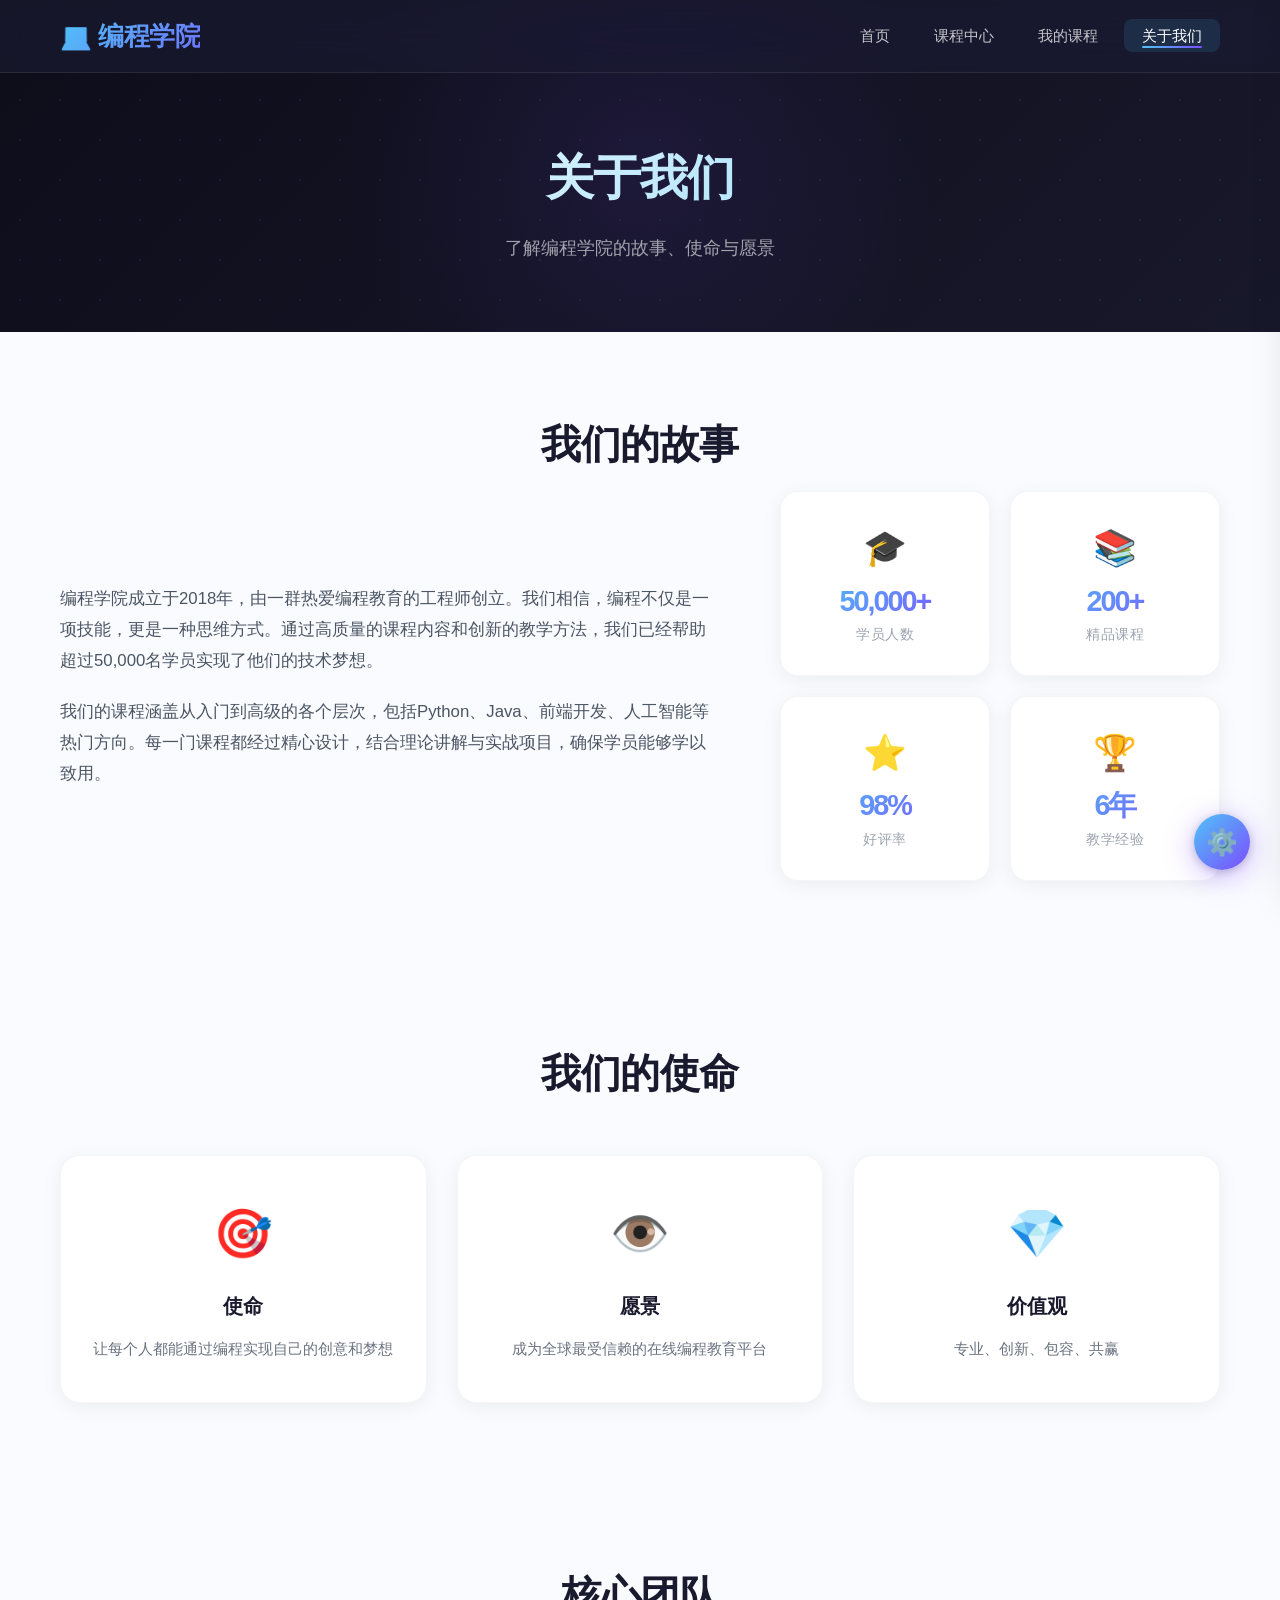
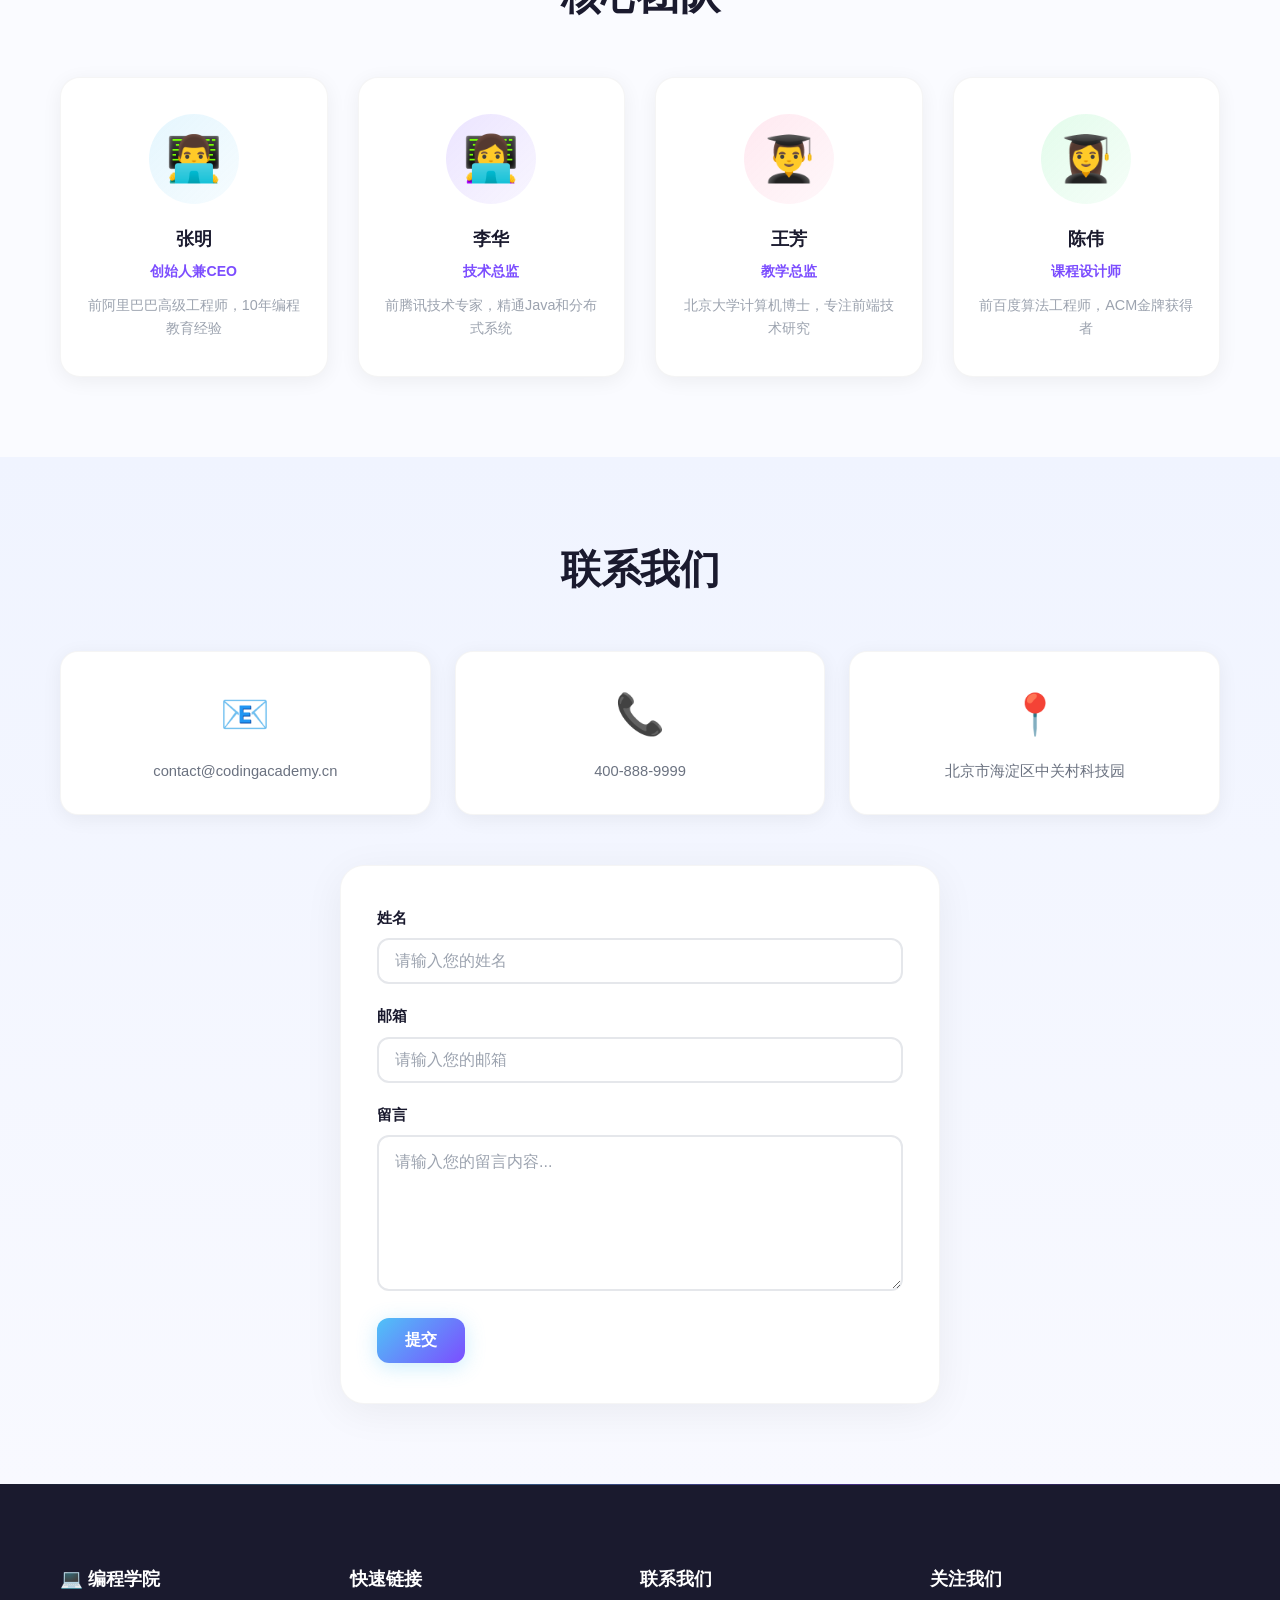
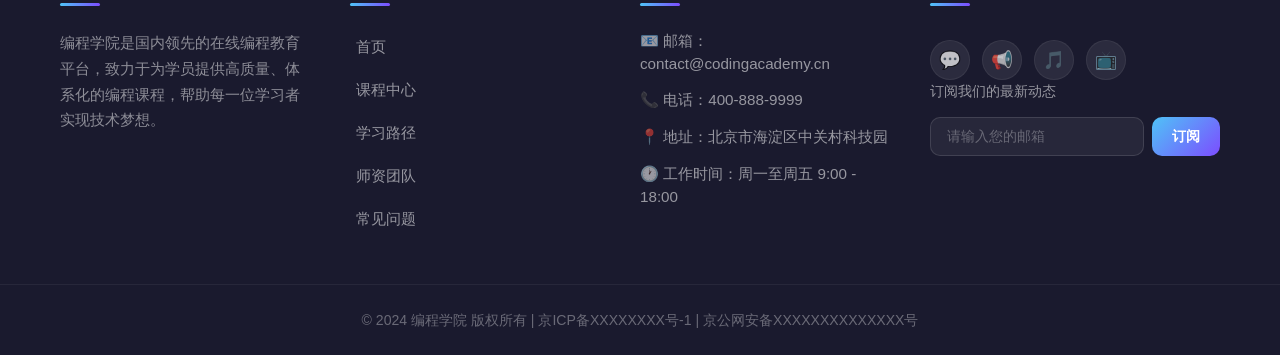
==== commit 2a0500af: "revision" ====
--- a/about.html
+++ b/about.html
@@ -12,15 +12,35 @@
             <div class="container nav-container">
                 <a href="index.html" class="logo">💻 编程学院</a>
                 <ul class="nav-links">
-                    <li><a href="index.html" class="nav-link">首页</a></li>
                     <li>
-                        <a href="courses.html" class="nav-link">课程中心</a>
+                        <a
+                            href="index.html"
+                            class="nav-link"
+                            data-i18n="nav.home"
+                            >首页</a
+                        >
                     </li>
                     <li>
-                        <a href="dashboard.html" class="nav-link">我的课程</a>
+                        <a
+                            href="courses.html"
+                            class="nav-link"
+                            data-i18n="nav.courses"
+                            >课程中心</a
+                        >
                     </li>
                     <li>
-                        <a href="about.html" class="nav-link active"
+                        <a
+                            href="dashboard.html"
+                            class="nav-link"
+                            data-i18n="nav.dashboard"
+                            >我的课程</a
+                        >
+                    </li>
+                    <li>
+                        <a
+                            href="about.html"
+                            class="nav-link active"
+                            data-i18n="nav.about"
                             >关于我们</a
                         >
                     </li>
@@ -36,21 +56,23 @@
         <!-- 页面头部 -->
         <section class="page-header">
             <div class="container">
-                <h1>关于我们</h1>
-                <p>了解编程学院的故事、使命与愿景</p>
+                <h1 data-i18n="about.title">关于我们</h1>
+                <p data-i18n="about.subtitle">了解编程学院的故事、使命与愿景</p>
             </div>
         </section>
 
         <!-- 我们的故事 -->
         <section class="about-section">
             <div class="container">
-                <h2 class="section-title">我们的故事</h2>
+                <h2 class="section-title" data-i18n="about.story.title">
+                    我们的故事
+                </h2>
                 <div class="about-grid">
                     <div class="about-text">
-                        <p>
+                        <p data-i18n="about.story.p1">
                             编程学院成立于2018年，由一群热爱编程教育的工程师创立。我们相信，编程不仅是一项技能，更是一种思维方式。通过高质量的课程内容和创新的教学方法，我们已经帮助超过50,000名学员实现了他们的技术梦想。
                         </p>
-                        <p>
+                        <p data-i18n="about.story.p2">
                             我们的课程涵盖从入门到高级的各个层次，包括Python、Java、前端开发、人工智能等热门方向。每一门课程都经过精心设计，结合理论讲解与实战项目，确保学员能够学以致用。
                         </p>
                     </div>
@@ -58,22 +80,38 @@
                         <div class="stat-item">
                             <span class="stat-emoji">🎓</span>
                             <span class="stat-number">50,000+</span>
-                            <span class="stat-label">学员人数</span>
+                            <span
+                                class="stat-label"
+                                data-i18n="about.stats.students"
+                                >学员人数</span
+                            >
                         </div>
                         <div class="stat-item">
                             <span class="stat-emoji">📚</span>
                             <span class="stat-number">200+</span>
-                            <span class="stat-label">精品课程</span>
+                            <span
+                                class="stat-label"
+                                data-i18n="about.stats.courses"
+                                >精品课程</span
+                            >
                         </div>
                         <div class="stat-item">
                             <span class="stat-emoji">⭐</span>
                             <span class="stat-number">98%</span>
-                            <span class="stat-label">好评率</span>
+                            <span
+                                class="stat-label"
+                                data-i18n="about.stats.rating"
+                                >好评率</span
+                            >
                         </div>
                         <div class="stat-item">
                             <span class="stat-emoji">🏆</span>
                             <span class="stat-number">6年</span>
-                            <span class="stat-label">教学经验</span>
+                            <span
+                                class="stat-label"
+                                data-i18n="about.stats.years"
+                                >教学经验</span
+                            >
                         </div>
                     </div>
                 </div>
@@ -83,22 +121,30 @@
         <!-- 使命、愿景、价值观 -->
         <section class="about-section">
             <div class="container">
-                <h2 class="section-title">我们的使命</h2>
+                <h2 class="section-title" data-i18n="about.mission.title">
+                    我们的使命
+                </h2>
                 <div class="mission-grid">
                     <div class="mission-card">
                         <span class="mission-icon">🎯</span>
-                        <h3>使命</h3>
-                        <p>让每个人都能通过编程实现自己的创意和梦想</p>
+                        <h3 data-i18n="about.mission.mission">使命</h3>
+                        <p data-i18n="about.mission.mission.desc">
+                            让每个人都能通过编程实现自己的创意和梦想
+                        </p>
                     </div>
                     <div class="mission-card">
                         <span class="mission-icon">👁️</span>
-                        <h3>愿景</h3>
-                        <p>成为全球最受信赖的在线编程教育平台</p>
+                        <h3 data-i18n="about.mission.vision">愿景</h3>
+                        <p data-i18n="about.mission.vision.desc">
+                            成为全球最受信赖的在线编程教育平台
+                        </p>
                     </div>
                     <div class="mission-card">
                         <span class="mission-icon">💎</span>
-                        <h3>价值观</h3>
-                        <p>专业、创新、包容、共赢</p>
+                        <h3 data-i18n="about.mission.values">价值观</h3>
+                        <p data-i18n="about.mission.values.desc">
+                            专业、创新、包容、共赢
+                        </p>
                     </div>
                 </div>
             </div>
@@ -107,15 +153,21 @@
         <!-- 核心团队 -->
         <section class="about-section">
             <div class="container">
-                <h2 class="section-title">核心团队</h2>
+                <h2 class="section-title" data-i18n="about.team.title">
+                    核心团队
+                </h2>
                 <div class="team-grid">
                     <div class="team-card">
                         <div class="team-avatar">
                             <span>👨‍💻</span>
                         </div>
-                        <h3 class="team-name">张明</h3>
-                        <p class="team-title">创始人兼CEO</p>
-                        <p class="team-bio">
+                        <h3 class="team-name" data-i18n="about.team.zhang.name">
+                            张明
+                        </h3>
+                        <p class="team-title" data-i18n="about.team.zhang.role">
+                            创始人兼CEO
+                        </p>
+                        <p class="team-bio" data-i18n="about.team.zhang.bio">
                             前阿里巴巴高级工程师，10年编程教育经验
                         </p>
                     </div>
@@ -123,9 +175,13 @@
                         <div class="team-avatar">
                             <span>👩‍💻</span>
                         </div>
-                        <h3 class="team-name">李华</h3>
-                        <p class="team-title">技术总监</p>
-                        <p class="team-bio">
+                        <h3 class="team-name" data-i18n="about.team.li.name">
+                            李华
+                        </h3>
+                        <p class="team-title" data-i18n="about.team.li.role">
+                            技术总监
+                        </p>
+                        <p class="team-bio" data-i18n="about.team.li.bio">
                             前腾讯技术专家，精通Java和分布式系统
                         </p>
                     </div>
@@ -133,9 +189,13 @@
                         <div class="team-avatar">
                             <span>👨‍🎓</span>
                         </div>
-                        <h3 class="team-name">王芳</h3>
-                        <p class="team-title">教学总监</p>
-                        <p class="team-bio">
+                        <h3 class="team-name" data-i18n="about.team.wang.name">
+                            王芳
+                        </h3>
+                        <p class="team-title" data-i18n="about.team.wang.role">
+                            教学总监
+                        </p>
+                        <p class="team-bio" data-i18n="about.team.wang.bio">
                             北京大学计算机博士，专注前端技术研究
                         </p>
                     </div>
@@ -143,9 +203,15 @@
                         <div class="team-avatar">
                             <span>👩‍🎓</span>
                         </div>
-                        <h3 class="team-name">陈伟</h3>
-                        <p class="team-title">课程设计师</p>
-                        <p class="team-bio">前百度算法工程师，ACM金牌获得者</p>
+                        <h3 class="team-name" data-i18n="about.team.chen.name">
+                            陈伟
+                        </h3>
+                        <p class="team-title" data-i18n="about.team.chen.role">
+                            课程设计师
+                        </p>
+                        <p class="team-bio" data-i18n="about.team.chen.bio">
+                            前百度算法工程师，ACM金牌获得者
+                        </p>
                     </div>
                 </div>
             </div>
@@ -154,53 +220,80 @@
         <!-- 联系我们 -->
         <section class="contact-section">
             <div class="container">
-                <h2 class="section-title">联系我们</h2>
+                <h2 class="section-title" data-i18n="about.contact.title">
+                    联系我们
+                </h2>
                 <div class="contact-info-grid">
                     <div class="contact-info-card">
                         <span class="contact-icon">📧</span>
-                        <p>contact@codingacademy.cn</p>
+                        <p data-i18n="about.contact.email">
+                            contact@codingacademy.cn
+                        </p>
                     </div>
                     <div class="contact-info-card">
                         <span class="contact-icon">📞</span>
-                        <p>400-888-9999</p>
+                        <p data-i18n="about.contact.phone">400-888-9999</p>
                     </div>
                     <div class="contact-info-card">
                         <span class="contact-icon">📍</span>
-                        <p>北京市海淀区中关村科技园</p>
+                        <p data-i18n="about.contact.address">
+                            北京市海淀区中关村科技园
+                        </p>
                     </div>
                 </div>
                 <form class="contact-form">
                     <div class="form-group">
-                        <label for="contact-name">姓名</label>
+                        <label
+                            for="contact-name"
+                            data-i18n="about.contact.form.name"
+                            >姓名</label
+                        >
                         <input
                             type="text"
                             id="contact-name"
                             name="name"
                             placeholder="请输入您的姓名"
+                            data-i18n-placeholder="about.contact.form.name.placeholder"
                             required
                         />
                     </div>
                     <div class="form-group">
-                        <label for="contact-email">邮箱</label>
+                        <label
+                            for="contact-email"
+                            data-i18n="about.contact.form.email"
+                            >邮箱</label
+                        >
                         <input
                             type="email"
                             id="contact-email"
                             name="email"
                             placeholder="请输入您的邮箱"
+                            data-i18n-placeholder="about.contact.form.email.placeholder"
                             required
                         />
                     </div>
                     <div class="form-group">
-                        <label for="contact-message">留言</label>
+                        <label
+                            for="contact-message"
+                            data-i18n="about.contact.form.message"
+                            >留言</label
+                        >
                         <textarea
                             id="contact-message"
                             name="message"
                             rows="5"
                             placeholder="请输入您的留言内容"
+                            data-i18n-placeholder="about.contact.form.message.placeholder"
                             required
                         ></textarea>
                     </div>
-                    <button type="submit" class="btn btn-primary">提交</button>
+                    <button
+                        type="submit"
+                        class="btn btn-primary"
+                        data-i18n="about.contact.form.submit"
+                    >
+                        提交
+                    </button>
                 </form>
             </div>
         </section>
@@ -210,54 +303,89 @@
             <div class="container footer-grid">
                 <div class="footer-col">
                     <h4 class="footer-heading">💻 编程学院</h4>
-                    <p class="footer-about">
+                    <p class="footer-about" data-i18n="footer.about">
                         编程学院是国内领先的在线编程教育平台，致力于为学员提供高质量、体系化的编程课程，帮助每一位学习者实现技术梦想。
                     </p>
                 </div>
 
                 <div class="footer-col">
-                    <h4 class="footer-heading">快速链接</h4>
+                    <h4 class="footer-heading" data-i18n="footer.quicklinks">
+                        快速链接
+                    </h4>
                     <ul class="footer-links">
-                        <li><a href="index.html">首页</a></li>
-                        <li><a href="courses.html">课程中心</a></li>
-                        <li><a href="#">学习路径</a></li>
-                        <li><a href="#">师资团队</a></li>
-                        <li><a href="#">常见问题</a></li>
+                        <li>
+                            <a href="index.html" data-i18n="footer.home"
+                                >首页</a
+                            >
+                        </li>
+                        <li>
+                            <a href="courses.html" data-i18n="footer.courses"
+                                >课程中心</a
+                            >
+                        </li>
+                        <li>
+                            <a href="#" data-i18n="footer.path">学习路径</a>
+                        </li>
+                        <li>
+                            <a href="#" data-i18n="footer.team">师资团队</a>
+                        </li>
+                        <li><a href="#" data-i18n="footer.faq">常见问题</a></li>
                     </ul>
                 </div>
 
                 <div class="footer-col">
-                    <h4 class="footer-heading">联系我们</h4>
+                    <h4 class="footer-heading" data-i18n="footer.contact">
+                        联系我们
+                    </h4>
                     <ul class="footer-contact">
-                        <li>📧 邮箱：contact@codingacademy.cn</li>
-                        <li>📞 电话：400-888-9999</li>
-                        <li>📍 地址：北京市海淀区中关村科技园</li>
-                        <li>🕐 工作时间：周一至周五 9:00 - 18:00</li>
+                        <li data-i18n="footer.email">
+                            📧 邮箱：contact@codingacademy.cn
+                        </li>
+                        <li data-i18n="footer.phone">📞 电话：400-888-9999</li>
+                        <li data-i18n="footer.address">
+                            📍 地址：北京市海淀区中关村科技园
+                        </li>
+                        <li data-i18n="footer.hours">
+                            🕐 工作时间：周一至周五 9:00 - 18:00
+                        </li>
                     </ul>
                 </div>
 
                 <div class="footer-col">
-                    <h4 class="footer-heading">关注我们</h4>
+                    <h4 class="footer-heading" data-i18n="footer.follow">
+                        关注我们
+                    </h4>
                     <div class="social-links">
                         <a href="#" class="social-link" title="微信">💬</a>
                         <a href="#" class="social-link" title="微博">📢</a>
                         <a href="#" class="social-link" title="抖音">🎵</a>
                         <a href="#" class="social-link" title="哔哩哔哩">📺</a>
                     </div>
-                    <p class="footer-newsletter-label">订阅我们的最新动态</p>
+                    <p
+                        class="footer-newsletter-label"
+                        data-i18n="footer.subscribe.label"
+                    >
+                        订阅我们的最新动态
+                    </p>
                     <div class="newsletter-form">
                         <input
                             type="email"
                             placeholder="请输入您的邮箱"
                             class="newsletter-input"
+                            data-i18n-placeholder="footer.subscribe.placeholder"
                         />
-                        <button class="btn btn-subscribe">订阅</button>
+                        <button
+                            class="btn btn-subscribe"
+                            data-i18n="footer.subscribe.btn"
+                        >
+                            订阅
+                        </button>
                     </div>
                 </div>
             </div>
             <div class="footer-bottom">
                 <div class="container">
-                    <p>
+                    <p data-i18n="footer.copyright">
                         © 2024 编程学院 版权所有 | 京ICP备XXXXXXXX号-1 |
                         京公网安备XXXXXXXXXXXXXX号
                     </p>
@@ -265,6 +393,7 @@
             </div>
         </footer>
 
+        <script src="settings.js"></script>
         <script src="app.js"></script>
     </body>
 </html>
--- a/styles.css
+++ b/styles.css
@@ -2894,3 +2894,590 @@
         font-size: 1.7rem;
     }
 }
+
+/* ============================================
+   Dark Mode
+   ============================================ */
+[data-theme="dark"] body {
+    background: #0d0d1a;
+    color: #e0e0e0;
+}
+
+[data-theme="dark"] .courses-section {
+    background: linear-gradient(180deg, #111127 0%, #0d0d1a 50%, #111127 100%);
+}
+
+[data-theme="dark"] .courses-section::before {
+    background: linear-gradient(
+        90deg,
+        transparent,
+        rgba(79, 195, 247, 0.15),
+        rgba(124, 77, 255, 0.15),
+        transparent
+    );
+}
+
+[data-theme="dark"] .course-card {
+    background: #1a1a2e;
+    border-color: rgba(255, 255, 255, 0.06);
+    box-shadow: 0 4px 20px rgba(0, 0, 0, 0.3);
+}
+
+[data-theme="dark"] .course-card:hover {
+    box-shadow:
+        0 20px 60px rgba(0, 0, 0, 0.5),
+        0 8px 24px rgba(79, 195, 247, 0.1);
+}
+
+[data-theme="dark"] .course-title {
+    color: #f0f0f0;
+}
+
+[data-theme="dark"] .course-instructor {
+    color: #8b8b9e;
+}
+
+[data-theme="dark"] .course-enrolled {
+    color: #8b8b9e;
+}
+
+[data-theme="dark"] .rating-number {
+    color: #8b8b9e;
+}
+
+[data-theme="dark"] .card-footer {
+    background: rgba(13, 13, 26, 0.5);
+    border-top-color: rgba(255, 255, 255, 0.06);
+}
+
+[data-theme="dark"] .card-body {
+    background: #1a1a2e;
+}
+
+[data-theme="dark"] .section-title {
+    color: #f0f0f0;
+}
+
+[data-theme="dark"] .section-subtitle {
+    color: #8b8b9e;
+}
+
+[data-theme="dark"] .features-section {
+    background: #0d0d1a;
+}
+
+[data-theme="dark"] .feature-card {
+    background: #1a1a2e;
+    border-color: rgba(255, 255, 255, 0.06);
+}
+
+[data-theme="dark"] .feature-card:hover {
+    box-shadow: 0 20px 50px rgba(0, 0, 0, 0.4);
+    border-color: rgba(79, 195, 247, 0.2);
+}
+
+[data-theme="dark"] .feature-card::after {
+    background: linear-gradient(
+        135deg,
+        rgba(79, 195, 247, 0.06),
+        rgba(124, 77, 255, 0.06)
+    );
+}
+
+[data-theme="dark"] .feature-title {
+    color: #f0f0f0;
+}
+
+[data-theme="dark"] .feature-desc {
+    color: #8b8b9e;
+}
+
+/* Dark mode page header */
+[data-theme="dark"] .page-header {
+    background: linear-gradient(
+        135deg,
+        #050510 0%,
+        #0d0d1a 30%,
+        #111127 60%,
+        #0d0d1a 100%
+    );
+}
+
+/* Dark mode filter bar */
+[data-theme="dark"] .filter-bar {
+    background: rgba(26, 26, 46, 0.95);
+    border-bottom-color: rgba(255, 255, 255, 0.06);
+    box-shadow: 0 4px 20px rgba(0, 0, 0, 0.3);
+}
+
+[data-theme="dark"] .search-input,
+[data-theme="dark"] .filter-select {
+    background: #16213e;
+    border-color: rgba(255, 255, 255, 0.1);
+    color: #e0e0e0;
+}
+
+[data-theme="dark"] .search-input::placeholder {
+    color: #6b7280;
+}
+
+[data-theme="dark"] .search-input:focus,
+[data-theme="dark"] .filter-select:focus {
+    border-color: #4fc3f7;
+    background: #1a1a3e;
+    box-shadow: 0 0 0 4px rgba(79, 195, 247, 0.15);
+}
+
+/* Dark mode pagination */
+[data-theme="dark"] .pagination button,
+[data-theme="dark"] .pagination .page-btn {
+    background: #1a1a2e;
+    border-color: rgba(255, 255, 255, 0.1);
+    color: #e0e0e0;
+}
+
+[data-theme="dark"] .pagination button:hover:not(:disabled):not(.active),
+[data-theme="dark"] .pagination .page-btn:hover:not(:disabled):not(.active) {
+    background: rgba(79, 195, 247, 0.1);
+}
+
+/* Dark mode dashboard */
+[data-theme="dark"] .dashboard-section {
+    background: #0d0d1a;
+}
+
+[data-theme="dark"] .dash-stat-card {
+    background: #1a1a2e;
+    border-color: rgba(255, 255, 255, 0.06);
+    box-shadow: 0 4px 20px rgba(0, 0, 0, 0.3);
+}
+
+[data-theme="dark"] .dash-stat-card:hover {
+    box-shadow: 0 16px 40px rgba(0, 0, 0, 0.5);
+}
+
+[data-theme="dark"] .dash-stat-value {
+    color: #f0f0f0;
+}
+
+[data-theme="dark"] .dash-stat-label {
+    color: #8b8b9e;
+}
+
+[data-theme="dark"] .enrolled-course-card {
+    background: #1a1a2e;
+    border-color: rgba(255, 255, 255, 0.06);
+    box-shadow: 0 4px 20px rgba(0, 0, 0, 0.3);
+}
+
+[data-theme="dark"] .enrolled-course-card:hover {
+    box-shadow: 0 12px 40px rgba(0, 0, 0, 0.5);
+}
+
+[data-theme="dark"] .enrolled-course-info h3 {
+    color: #f0f0f0;
+}
+
+[data-theme="dark"] .enrolled-course-meta {
+    color: #8b8b9e;
+}
+
+[data-theme="dark"] .progress-bar-container {
+    background: #16213e;
+}
+
+[data-theme="dark"] .empty-state h3 {
+    color: #8b8b9e;
+}
+
+[data-theme="dark"] .empty-state p {
+    color: #6b7280;
+}
+
+/* Dark mode about page */
+[data-theme="dark"] .about-section {
+    background: #0d0d1a;
+}
+
+[data-theme="dark"] .about-text p {
+    color: #b0b0c0;
+}
+
+[data-theme="dark"] .about-stats-decorative .stat-item {
+    background: #1a1a2e;
+    border-color: rgba(255, 255, 255, 0.06);
+    box-shadow: 0 4px 20px rgba(0, 0, 0, 0.3);
+}
+
+[data-theme="dark"] .about-stats-decorative .stat-item:hover {
+    box-shadow: 0 12px 40px rgba(0, 0, 0, 0.5);
+}
+
+[data-theme="dark"] .about-stats-decorative .stat-label {
+    color: #8b8b9e;
+}
+
+[data-theme="dark"] .mission-section {
+    background: linear-gradient(180deg, #111127 0%, #0d0d1a 100%);
+}
+
+[data-theme="dark"] .mission-card {
+    background: #1a1a2e;
+    border-color: rgba(255, 255, 255, 0.06);
+    box-shadow: 0 4px 20px rgba(0, 0, 0, 0.3);
+}
+
+[data-theme="dark"] .mission-card:hover {
+    box-shadow: 0 20px 50px rgba(0, 0, 0, 0.5);
+}
+
+[data-theme="dark"] .mission-card h3 {
+    color: #f0f0f0;
+}
+
+[data-theme="dark"] .mission-card p {
+    color: #8b8b9e;
+}
+
+[data-theme="dark"] .team-card {
+    background: #1a1a2e;
+    border-color: rgba(255, 255, 255, 0.06);
+    box-shadow: 0 4px 20px rgba(0, 0, 0, 0.3);
+}
+
+[data-theme="dark"] .team-card:hover {
+    box-shadow: 0 20px 50px rgba(0, 0, 0, 0.5);
+}
+
+[data-theme="dark"] .team-card h3,
+[data-theme="dark"] .team-card .team-name {
+    color: #f0f0f0;
+}
+
+[data-theme="dark"] .team-card .team-bio {
+    color: #8b8b9e;
+}
+
+[data-theme="dark"] .contact-section {
+    background: linear-gradient(180deg, #111127 0%, #0d0d1a 100%);
+}
+
+[data-theme="dark"] .contact-card,
+[data-theme="dark"] .contact-info-card {
+    background: #1a1a2e;
+    border-color: rgba(255, 255, 255, 0.06);
+    box-shadow: 0 4px 20px rgba(0, 0, 0, 0.3);
+}
+
+[data-theme="dark"] .contact-card:hover,
+[data-theme="dark"] .contact-info-card:hover {
+    box-shadow: 0 12px 40px rgba(0, 0, 0, 0.5);
+}
+
+[data-theme="dark"] .contact-card h4,
+[data-theme="dark"] .contact-info-card h4 {
+    color: #f0f0f0;
+}
+
+[data-theme="dark"] .contact-card p,
+[data-theme="dark"] .contact-info-card p {
+    color: #8b8b9e;
+}
+
+[data-theme="dark"] .contact-form {
+    background: #1a1a2e;
+    border-color: rgba(255, 255, 255, 0.06);
+    box-shadow: 0 8px 40px rgba(0, 0, 0, 0.3);
+}
+
+[data-theme="dark"] .form-group input,
+[data-theme="dark"] .form-group select,
+[data-theme="dark"] .contact-form .form-group textarea {
+    background: #16213e;
+    border-color: rgba(255, 255, 255, 0.1);
+    color: #e0e0e0;
+}
+
+[data-theme="dark"] .form-group input::placeholder,
+[data-theme="dark"] .contact-form .form-group textarea::placeholder {
+    color: #6b7280;
+}
+
+[data-theme="dark"] .form-group input:focus,
+[data-theme="dark"] .form-group select:focus,
+[data-theme="dark"] .contact-form .form-group textarea:focus {
+    border-color: #4fc3f7;
+    background: #1a1a3e;
+    box-shadow: 0 0 0 4px rgba(79, 195, 247, 0.15);
+}
+
+[data-theme="dark"] .form-group label {
+    color: #e0e0e0;
+}
+
+/* Dark mode modal */
+[data-theme="dark"] .modal {
+    background: #1a1a2e;
+    box-shadow: 0 25px 80px rgba(0, 0, 0, 0.6);
+}
+
+[data-theme="dark"] .modal-header h2,
+[data-theme="dark"] .modal-header h3,
+[data-theme="dark"] .modal-header .modal-title {
+    color: #f0f0f0;
+}
+
+[data-theme="dark"] .modal-close {
+    background: rgba(255, 255, 255, 0.06);
+    color: #8b8b9e;
+}
+
+[data-theme="dark"] .modal-close:hover {
+    background: rgba(244, 63, 94, 0.15);
+    color: #f43f5e;
+}
+
+[data-theme="dark"] .modal-success h3 {
+    color: #f0f0f0;
+}
+
+[data-theme="dark"] .modal-success p {
+    color: #8b8b9e;
+}
+
+[data-theme="dark"] .enroll-price {
+    color: #e0e0e0;
+    background: linear-gradient(
+        135deg,
+        rgba(79, 195, 247, 0.12),
+        rgba(124, 77, 255, 0.12)
+    );
+}
+
+/* Dark mode footer - already dark, just tweak slightly */
+[data-theme="dark"] .footer {
+    background: #080812;
+}
+
+[data-theme="dark"] .footer-bottom {
+    border-top-color: rgba(255, 255, 255, 0.04);
+}
+
+/* ============================================
+   Settings Toggle Button
+   ============================================ */
+.settings-toggle {
+    position: fixed;
+    bottom: 30px;
+    right: 30px;
+    z-index: 1500;
+    width: 56px;
+    height: 56px;
+    border-radius: 50%;
+    border: none;
+    background: linear-gradient(135deg, #4fc3f7, #7c4dff);
+    color: #ffffff;
+    font-size: 1.6rem;
+    cursor: pointer;
+    box-shadow:
+        0 6px 30px rgba(124, 77, 255, 0.4),
+        0 2px 8px rgba(0, 0, 0, 0.2);
+    display: flex;
+    align-items: center;
+    justify-content: center;
+    transition: all 0.4s cubic-bezier(0.4, 0, 0.2, 1);
+    animation: pulse 3s infinite;
+}
+
+.settings-toggle:hover {
+    transform: scale(1.1) rotate(90deg);
+    box-shadow: 0 10px 40px rgba(124, 77, 255, 0.5);
+    animation: none;
+}
+
+.settings-toggle:active {
+    transform: scale(0.95);
+}
+
+/* ============================================
+   Settings Panel
+   ============================================ */
+.settings-panel {
+    position: fixed;
+    top: 0;
+    right: -380px;
+    width: 360px;
+    height: 100vh;
+    z-index: 2500;
+    background: #ffffff;
+    box-shadow: -8px 0 40px rgba(0, 0, 0, 0.15);
+    transition: right 0.4s cubic-bezier(0.4, 0, 0.2, 1);
+    display: flex;
+    flex-direction: column;
+    overflow-y: auto;
+}
+
+.settings-panel.open {
+    right: 0;
+}
+
+[data-theme="dark"] .settings-panel {
+    background: #1a1a2e;
+    box-shadow: -8px 0 40px rgba(0, 0, 0, 0.5);
+}
+
+.settings-panel-header {
+    display: flex;
+    justify-content: space-between;
+    align-items: center;
+    padding: 28px 28px 20px;
+    border-bottom: 1px solid rgba(0, 0, 0, 0.06);
+}
+
+[data-theme="dark"] .settings-panel-header {
+    border-bottom-color: rgba(255, 255, 255, 0.06);
+}
+
+.settings-panel-header h3 {
+    font-size: 1.4rem;
+    font-weight: 800;
+    color: #1a1a2e;
+    margin: 0;
+}
+
+[data-theme="dark"] .settings-panel-header h3 {
+    color: #f0f0f0;
+}
+
+.settings-panel-close {
+    width: 36px;
+    height: 36px;
+    border-radius: 50%;
+    border: none;
+    background: rgba(0, 0, 0, 0.04);
+    font-size: 1.4rem;
+    cursor: pointer;
+    color: #6b7280;
+    display: flex;
+    align-items: center;
+    justify-content: center;
+    transition: all 0.3s ease;
+}
+
+.settings-panel-close:hover {
+    background: rgba(244, 63, 94, 0.1);
+    color: #f43f5e;
+    transform: rotate(90deg);
+}
+
+[data-theme="dark"] .settings-panel-close {
+    background: rgba(255, 255, 255, 0.06);
+    color: #8b8b9e;
+}
+
+.settings-panel-body {
+    padding: 28px;
+    flex: 1;
+}
+
+.settings-group {
+    margin-bottom: 32px;
+}
+
+.settings-label {
+    display: block;
+    font-size: 0.95rem;
+    font-weight: 700;
+    color: #1a1a2e;
+    margin-bottom: 14px;
+    letter-spacing: 0.3px;
+}
+
+[data-theme="dark"] .settings-label {
+    color: #e0e0e0;
+}
+
+.settings-options {
+    display: flex;
+    gap: 10px;
+    flex-wrap: wrap;
+}
+
+.settings-option-btn {
+    flex: 1;
+    min-width: 90px;
+    padding: 14px 12px;
+    border: 2px solid #e5e7eb;
+    border-radius: 14px;
+    background: #ffffff;
+    cursor: pointer;
+    display: flex;
+    flex-direction: column;
+    align-items: center;
+    gap: 8px;
+    font-family: inherit;
+    font-size: 0.85rem;
+    font-weight: 600;
+    color: #6b7280;
+    transition: all 0.3s cubic-bezier(0.4, 0, 0.2, 1);
+}
+
+.settings-option-btn:hover {
+    border-color: #4fc3f7;
+    color: #4fc3f7;
+    background: rgba(79, 195, 247, 0.04);
+    transform: translateY(-2px);
+    box-shadow: 0 4px 12px rgba(79, 195, 247, 0.15);
+}
+
+.settings-option-btn.active {
+    border-color: #7c4dff;
+    background: linear-gradient(
+        135deg,
+        rgba(79, 195, 247, 0.08),
+        rgba(124, 77, 255, 0.08)
+    );
+    color: #7c4dff;
+    box-shadow: 0 4px 16px rgba(124, 77, 255, 0.2);
+}
+
+.settings-option-btn .option-icon {
+    font-size: 1.5rem;
+}
+
+[data-theme="dark"] .settings-option-btn {
+    background: #16213e;
+    border-color: rgba(255, 255, 255, 0.1);
+    color: #8b8b9e;
+}
+
+[data-theme="dark"] .settings-option-btn:hover {
+    border-color: #4fc3f7;
+    color: #4fc3f7;
+    background: rgba(79, 195, 247, 0.08);
+}
+
+[data-theme="dark"] .settings-option-btn.active {
+    border-color: #7c4dff;
+    background: linear-gradient(
+        135deg,
+        rgba(79, 195, 247, 0.12),
+        rgba(124, 77, 255, 0.12)
+    );
+    color: #7c4dff;
+}
+
+@media (max-width: 768px) {
+    .settings-panel {
+        width: 100%;
+        right: -100%;
+    }
+
+    .settings-toggle {
+        bottom: 20px;
+        right: 20px;
+        width: 50px;
+        height: 50px;
+        font-size: 1.4rem;
+    }
+}
